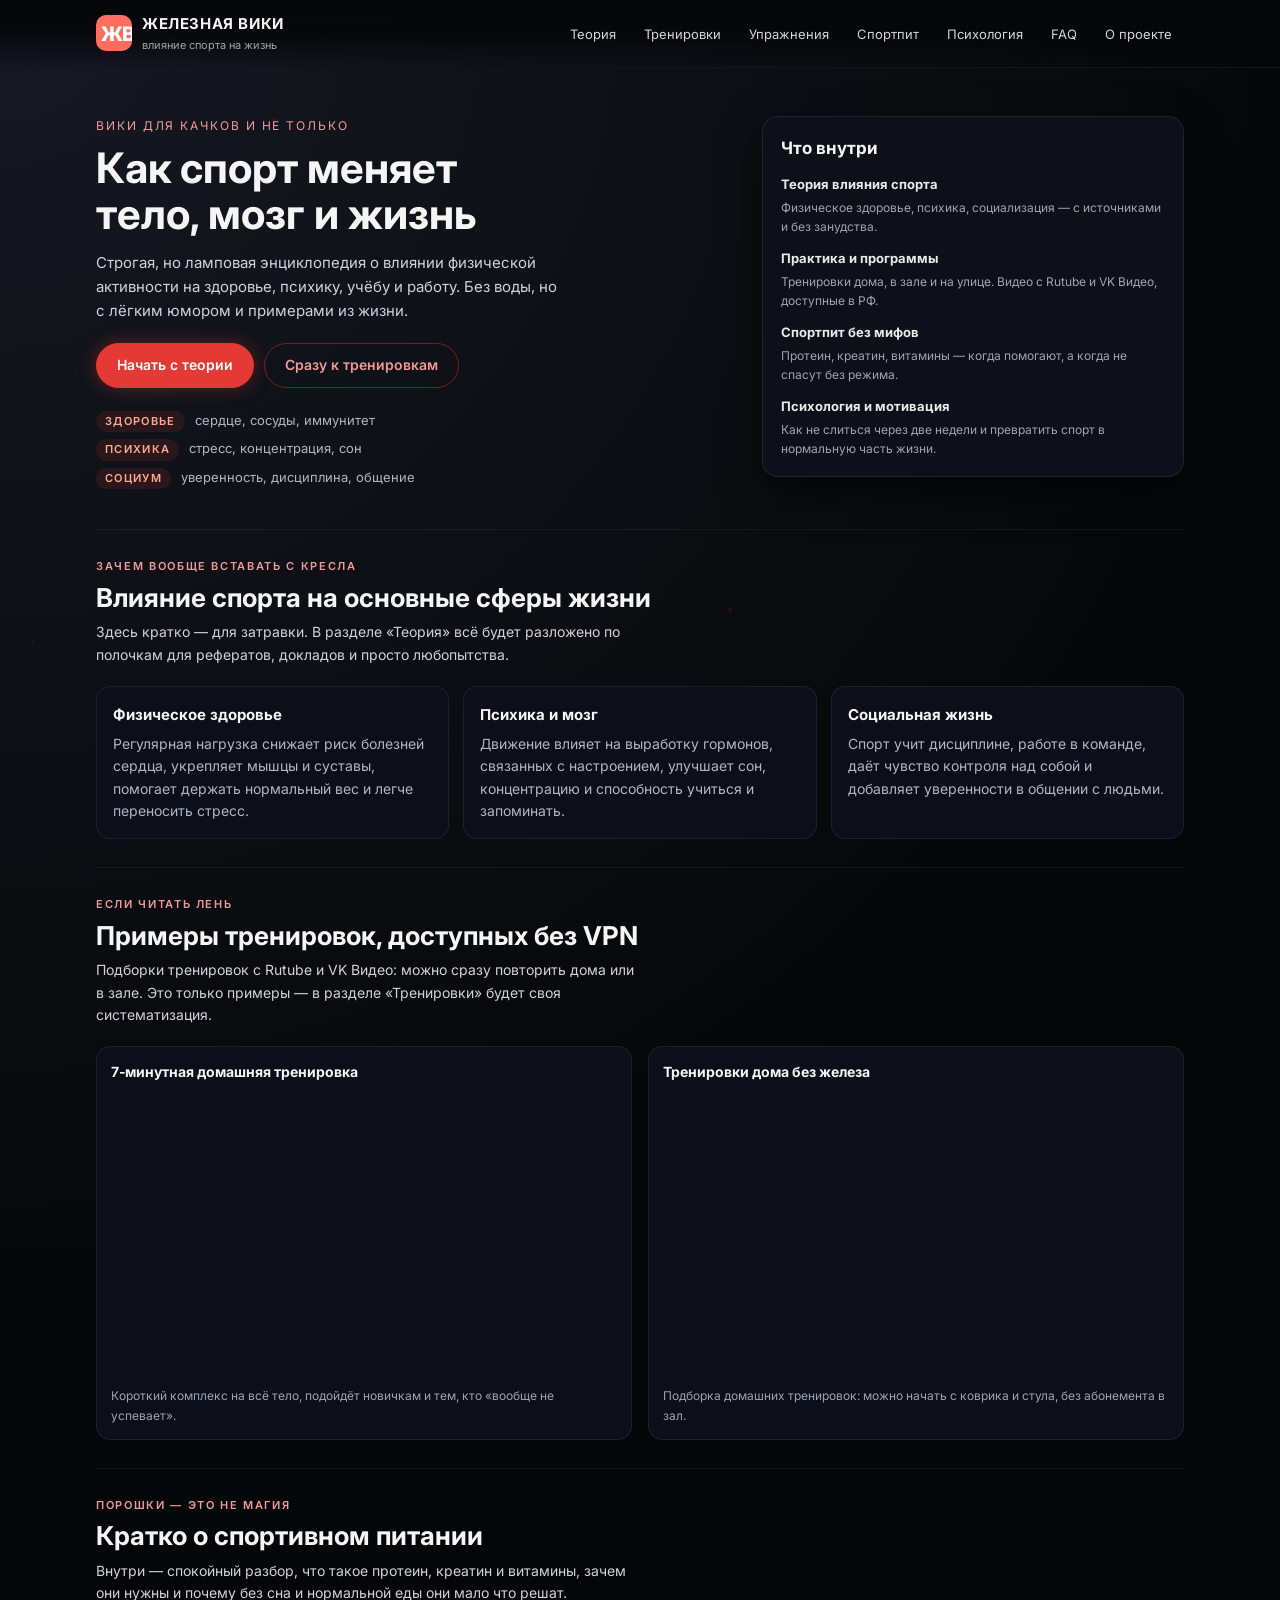
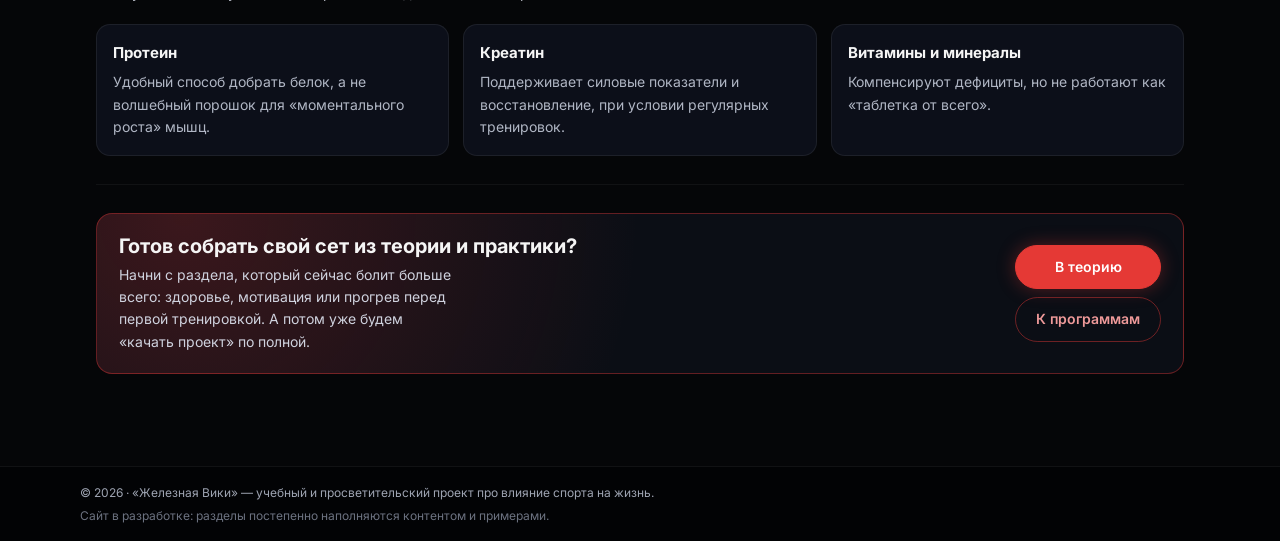
==== index.html @ a308eecd "feat: initial multi-page site scaffold — Железная Вики" ====
<!DOCTYPE html>
<html lang="ru">
<head>
  <meta charset="UTF-8" />
  <title>Железная Вики — влияние спорта на жизнь</title>
  <meta name="viewport" content="width=device-width, initial-scale=1" />
  <link rel="preconnect" href="https://fonts.googleapis.com" />
  <link rel="preconnect" href="https://fonts.gstatic.com" crossorigin />
  <link href="https://fonts.googleapis.com/css2?family=Inter:wght@400;600;700&display=swap" rel="stylesheet" />
  <link rel="stylesheet" href="assets/style.css" />
</head>
<body>
  <canvas id="bg-canvas"></canvas>
  <div class="page-shell">
    <header class="site-header">
      <div class="nav-inner">
        <a href="index.html" class="logo" aria-label="Железная Вики">
          <svg class="logo-svg" viewBox="0 0 36 36" fill="none" aria-hidden="true" width="36" height="36">
            <rect width="36" height="36" rx="10" fill="url(#lg)"/>
            <defs><linearGradient id="lg" x1="0" y1="0" x2="36" y2="36"><stop stop-color="#ff6f61"/><stop offset="1" stop-color="#b71c1c"/></linearGradient></defs>
            <text x="5" y="26" font-family="Inter,sans-serif" font-weight="800" font-size="20" fill="#fff" letter-spacing="-1">ЖВ</text>
          </svg>
          <div class="logo-text">
            <span class="logo-text-main">Железная Вики</span>
            <span class="logo-text-sub">влияние спорта на жизнь</span>
          </div>
        </a>
        <nav class="main-nav" aria-label="Основная навигация">
          <ul>
            <li><a href="theory.html">Теория</a></li>
            <li><a href="workouts.html">Тренировки</a></li>
            <li><a href="exercises.html">Упражнения</a></li>
            <li><a href="nutrition.html">Спортпит</a></li>
            <li><a href="psychology.html">Психология</a></li>
            <li><a href="faq.html">FAQ</a></li>
            <li><a href="about.html">О проекте</a></li>
          </ul>
        </nav>
      </div>
    </header>

    <main class="site-main">
      <section class="hero">
        <div class="hero-grid">
          <div class="hero-copy">
            <p class="hero-kicker">Вики для качков и не только</p>
            <h1>Как спорт меняет тело, мозг и жизнь</h1>
            <p class="hero-lead">Строгая, но ламповая энциклопедия о влиянии физической активности на здоровье, психику, учёбу и работу. Без воды, но с лёгким юмором и примерами из жизни.</p>
            <div class="hero-actions">
              <a class="btn btn-primary" href="theory.html">Начать с теории</a>
              <a class="btn btn-ghost" href="workouts.html">Сразу к тренировкам</a>
            </div>
            <ul class="hero-facts">
              <li><span class="tag">Здоровье</span> сердце, сосуды, иммунитет</li>
              <li><span class="tag">Психика</span> стресс, концентрация, сон</li>
              <li><span class="tag">Социум</span> уверенность, дисциплина, общение</li>
            </ul>
          </div>
          <aside class="hero-panel" aria-label="Быстрый обзор разделов">
            <h2>Что внутри</h2>
            <ul class="hero-list">
              <li><h3>Теория влияния спорта</h3><p>Физическое здоровье, психика, социализация — с источниками и без занудства.</p></li>
              <li><h3>Практика и программы</h3><p>Тренировки дома, в зале и на улице. Видео с Rutube и VK Видео, доступные в РФ.</p></li>
              <li><h3>Спортпит без мифов</h3><p>Протеин, креатин, витамины — когда помогают, а когда не спасут без режима.</p></li>
              <li><h3>Психология и мотивация</h3><p>Как не слиться через две недели и превратить спорт в нормальную часть жизни.</p></li>
            </ul>
          </aside>
        </div>
      </section>

      <section class="section" aria-labelledby="sec-impact">
        <div class="section-header">
          <p class="section-kicker">Зачем вообще вставать с кресла</p>
          <h2 id="sec-impact">Влияние спорта на основные сферы жизни</h2>
          <p class="section-lead">Здесь кратко — для затравки. В разделе «Теория» всё будет разложено по полочкам для рефератов, докладов и просто любопытства.</p>
        </div>
        <div class="cards-grid columns-3">
          <article class="card">
            <h3>Физическое здоровье</h3>
            <p>Регулярная нагрузка снижает риск болезней сердца, укрепляет мышцы и суставы, помогает держать нормальный вес и легче переносить стресс.</p>
          </article>
          <article class="card">
            <h3>Психика и мозг</h3>
            <p>Движение влияет на выработку гормонов, связанных с настроением, улучшает сон, концентрацию и способность учиться и запоминать.</p>
          </article>
          <article class="card">
            <h3>Социальная жизнь</h3>
            <p>Спорт учит дисциплине, работе в команде, даёт чувство контроля над собой и добавляет уверенности в общении с людьми.</p>
          </article>
        </div>
      </section>

      <section class="section" aria-labelledby="sec-video">
        <div class="section-header">
          <p class="section-kicker">Если читать лень</p>
          <h2 id="sec-video">Примеры тренировок, доступных без VPN</h2>
          <p class="section-lead">Подборки тренировок с Rutube и VK Видео: можно сразу повторить дома или в зале. Это только примеры — в разделе «Тренировки» будет своя систематизация.</p>
        </div>
        <div class="video-grid">
          <article class="video-card">
            <h3>7‑минутная домашняя тренировка</h3>
            <div class="video-frame">
              <iframe src="https://rutube.ru/play/embed/f80def20785e1056ff71be51c012d3ee/" title="7 Minute Workout" frameborder="0" allowfullscreen loading="lazy"></iframe>
            </div>
            <p class="video-meta">Короткий комплекс на всё тело, подойдёт новичкам и тем, кто «вообще не успевает».</p>
          </article>
          <article class="video-card">
            <h3>Тренировки дома без железа</h3>
            <div class="video-frame">
              <iframe src="https://vkvideo.ru/playlist/-47428905_1" title="Тренировки дома — VK Видео" frameborder="0" allowfullscreen loading="lazy"></iframe>
            </div>
            <p class="video-meta">Подборка домашних тренировок: можно начать с коврика и стула, без абонемента в зал.</p>
          </article>
        </div>
      </section>

      <section class="section" aria-labelledby="sec-nutro">
        <div class="section-header">
          <p class="section-kicker">Порошки — это не магия</p>
          <h2 id="sec-nutro">Кратко о спортивном питании</h2>
          <p class="section-lead">Внутри — спокойный разбор, что такое протеин, креатин и витамины, зачем они нужны и почему без сна и нормальной еды они мало что решат.</p>
        </div>
        <div class="cards-grid columns-3">
          <article class="card">
            <h3>Протеин</h3>
            <p>Удобный способ добрать белок, а не волшебный порошок для «моментального роста» мышц.</p>
          </article>
          <article class="card">
            <h3>Креатин</h3>
            <p>Поддерживает силовые показатели и восстановление, при условии регулярных тренировок.</p>
          </article>
          <article class="card">
            <h3>Витамины и минералы</h3>
            <p>Компенсируют дефициты, но не работают как «таблетка от всего».</p>
          </article>
        </div>
      </section>

      <section class="section" aria-labelledby="sec-cta">
        <div class="cta-card">
          <div>
            <h2 id="sec-cta">Готов собрать свой сет из теории и практики?</h2>
            <p>Начни с раздела, который сейчас болит больше всего: здоровье, мотивация или прогрев перед первой тренировкой. А потом уже будем «качать проект» по полной.</p>
          </div>
          <div class="cta-actions">
            <a class="btn btn-primary" href="theory.html">В теорию</a>
            <a class="btn btn-ghost" href="workouts.html">К программам</a>
          </div>
        </div>
      </section>
    </main>

    <footer class="site-footer">
      <div class="footer-inner">
        <p>© 2026 · «Железная Вики» — учебный и просветительский проект про влияние спорта на жизнь.</p>
        <p class="footer-note">Сайт в разработке: разделы постепенно наполняются контентом и примерами.</p>
      </div>
    </footer>
  </div>
  <script src="assets/main.js"></script>
</body>
</html>
---- assets/style.css ----
*, *::before, *::after { box-sizing: border-box; margin: 0; padding: 0; }
html { scroll-behavior: smooth; -webkit-font-smoothing: antialiased; }

body {
  min-height: 100vh;
  background: radial-gradient(circle at top left, #161922 0, #050608 55%);
  color: #f5f5f5;
  font-family: "Inter", system-ui, -apple-system, BlinkMacSystemFont, sans-serif;
  font-size: 16px;
  line-height: 1.6;
}

img, iframe, canvas { max-width: 100%; display: block; }
a { color: inherit; text-decoration: none; }
a:hover { color: #ef9a9a; }

.page-shell { position: relative; min-height: 100vh; z-index: 1; }

#bg-canvas {
  position: fixed;
  inset: 0;
  z-index: 0;
  pointer-events: none;
  opacity: 0.22;
}

/* HEADER */
.site-header {
  position: sticky;
  top: 0;
  z-index: 10;
  backdrop-filter: blur(16px);
  background: linear-gradient(to bottom, rgba(5,6,8,0.97), rgba(5,6,8,0.85), transparent);
  border-bottom: 1px solid rgba(255,255,255,0.06);
}

.nav-inner {
  max-width: 1120px;
  margin: 0 auto;
  padding: 12px 16px;
  display: flex;
  align-items: center;
  justify-content: space-between;
  gap: 16px;
  flex-wrap: wrap;
}

.logo { display: flex; align-items: center; gap: 10px; }
.logo-svg { flex-shrink: 0; }
.logo-text { display: flex; flex-direction: column; gap: 1px; }
.logo-text-main { font-size: 15px; font-weight: 700; letter-spacing: 0.04em; text-transform: uppercase; }
.logo-text-sub { font-size: 11px; color: #9ea4b2; }

.main-nav ul { list-style: none; display: flex; gap: 4px; align-items: center; flex-wrap: wrap; }
.main-nav a {
  font-size: 13px;
  padding: 6px 11px;
  border-radius: 999px;
  border: 1px solid transparent;
  color: #d1d5e0;
  transition: background 0.18s, border-color 0.18s, color 0.18s;
}
.main-nav a:hover {
  border-color: rgba(229,57,53,0.4);
  background: rgba(229,57,53,0.08);
  color: #ffc0b8;
}

/* MAIN */
.site-main { max-width: 1120px; margin: 0 auto; padding: 16px 16px 64px; position: relative; z-index: 1; }

/* HERO */
.hero { padding: 32px 0 40px; }
.hero-grid {
  display: grid;
  grid-template-columns: minmax(0, 3fr) minmax(0, 2fr);
  gap: 32px;
  align-items: start;
}

.hero-kicker {
  font-size: 12px;
  text-transform: uppercase;
  letter-spacing: 0.16em;
  color: #ef9a9a;
  margin-bottom: 10px;
}

.hero h1 {
  font-size: clamp(28px, 4.5vw, 42px);
  line-height: 1.1;
  font-weight: 700;
  margin-bottom: 14px;
  text-wrap: balance;
}

.hero-lead {
  color: #cfd2de;
  font-size: 15px;
  max-width: 52ch;
  margin-bottom: 20px;
}

.hero-actions { display: flex; flex-wrap: wrap; gap: 10px; margin-bottom: 22px; }

.btn {
  display: inline-flex;
  align-items: center;
  justify-content: center;
  padding: 10px 20px;
  font-size: 14px;
  font-weight: 600;
  border-radius: 999px;
  border: 1px solid transparent;
  cursor: pointer;
  transition: background 0.18s, border-color 0.18s, transform 0.14s, box-shadow 0.18s;
  text-decoration: none;
}

.btn-primary {
  background: #e53935;
  border-color: #e53935;
  color: #fff;
  box-shadow: 0 0 18px rgba(229,57,53,0.35);
}
.btn-primary:hover {
  background: #c62828;
  border-color: #c62828;
  transform: translateY(-2px);
  box-shadow: 0 4px 24px rgba(229,57,53,0.5);
  color: #fff;
}

.btn-ghost {
  background: transparent;
  border-color: rgba(229,57,53,0.45);
  color: #ef9a9a;
}
.btn-ghost:hover {
  background: rgba(229,57,53,0.1);
  color: #ffc0b8;
}

.hero-facts { list-style: none; display: flex; flex-direction: column; gap: 6px; font-size: 13px; color: #b0b6c4; }

.tag {
  display: inline-flex;
  align-items: center;
  padding: 2px 9px;
  border-radius: 999px;
  background: rgba(229,57,53,0.12);
  color: #ffab91;
  margin-right: 6px;
  font-size: 11px;
  text-transform: uppercase;
  letter-spacing: 0.12em;
  font-weight: 600;
}

.hero-panel {
  background: rgba(14,17,26,0.98);
  border-radius: 16px;
  border: 1px solid rgba(255,255,255,0.08);
  padding: 18px;
  box-shadow: 0 16px 40px rgba(0,0,0,0.55);
}
.hero-panel h2 { font-size: 17px; margin-bottom: 12px; }
.hero-list { list-style: none; display: flex; flex-direction: column; gap: 12px; }
.hero-list h3 { font-size: 13px; font-weight: 700; margin-bottom: 3px; color: #eaeaea; }
.hero-list p { font-size: 12px; color: #9ea4b2; }

/* SECTIONS */
.section { padding: 28px 0; border-top: 1px solid rgba(255,255,255,0.05); }
.section:first-child { border-top: none; }
.section-header { max-width: 680px; margin-bottom: 20px; }
.section-kicker { font-size: 11px; text-transform: uppercase; letter-spacing: 0.15em; color: #ef9a9a; margin-bottom: 6px; font-weight: 600; }
.section h1, .section h2 { font-size: clamp(20px, 2.5vw, 26px); margin-bottom: 8px; line-height: 1.2; }
.section-lead { color: #cfd2de; font-size: 14px; max-width: 60ch; }

/* CARDS */
.cards-grid { display: grid; gap: 14px; }
.cards-grid.columns-3 { grid-template-columns: repeat(auto-fit, minmax(200px, 1fr)); }

.card {
  background: rgba(13,16,26,0.97);
  border-radius: 14px;
  padding: 16px;
  border: 1px solid rgba(255,255,255,0.07);
  font-size: 14px;
  transition: border-color 0.18s, box-shadow 0.18s;
}
.card:hover {
  border-color: rgba(229,57,53,0.3);
  box-shadow: 0 4px 20px rgba(229,57,53,0.1);
}
.card h2, .card h3 { font-size: 15px; margin-bottom: 6px; font-weight: 700; }
.card p { color: #b0b6c4; }

/* VIDEO */
.video-grid { display: grid; grid-template-columns: repeat(auto-fit, minmax(260px, 1fr)); gap: 16px; }
.video-card {
  background: rgba(13,16,26,0.97);
  border-radius: 14px;
  padding: 14px;
  border: 1px solid rgba(255,255,255,0.07);
}
.video-card h3 { font-size: 14px; font-weight: 700; margin-bottom: 10px; }
.video-frame { border-radius: 10px; overflow: hidden; margin-bottom: 8px; }
.video-frame iframe { width: 100%; aspect-ratio: 16/9; }
.video-meta { font-size: 12px; color: #9ea4b2; }

/* CTA */
.cta-card {
  border-radius: 16px;
  border: 1px solid rgba(229,57,53,0.4);
  background: radial-gradient(circle at 8% 0, rgba(229,57,53,0.22), transparent 45%), rgba(12,15,22,0.98);
  padding: 20px 22px;
  display: flex;
  flex-wrap: wrap;
  gap: 20px;
  align-items: center;
  justify-content: space-between;
}
.cta-card h2 { font-size: 20px; margin-bottom: 6px; }
.cta-card p { color: #cfd2de; font-size: 14px; max-width: 38ch; }
.cta-actions { display: flex; flex-direction: column; gap: 8px; }

/* FOOTER */
.site-footer {
  border-top: 1px solid rgba(255,255,255,0.06);
  padding: 16px;
  background: rgba(3,4,6,0.97);
  position: relative;
  z-index: 1;
}
.footer-inner { max-width: 1120px; margin: 0 auto; font-size: 12px; color: #9ea4b2; }
.footer-note { margin-top: 4px; color: #6c7280; }

/* RESPONSIVE */
@media (max-width: 860px) {
  .hero-grid { grid-template-columns: 1fr; }
  .hero-panel { order: -1; }
}
@media (max-width: 600px) {
  .nav-inner { flex-direction: column; align-items: flex-start; }
  .main-nav ul { flex-wrap: wrap; }
  .hero-actions { flex-direction: column; align-items: flex-start; }
  .cta-card { flex-direction: column; align-items: flex-start; }
  .cta-actions { flex-direction: row; }
}
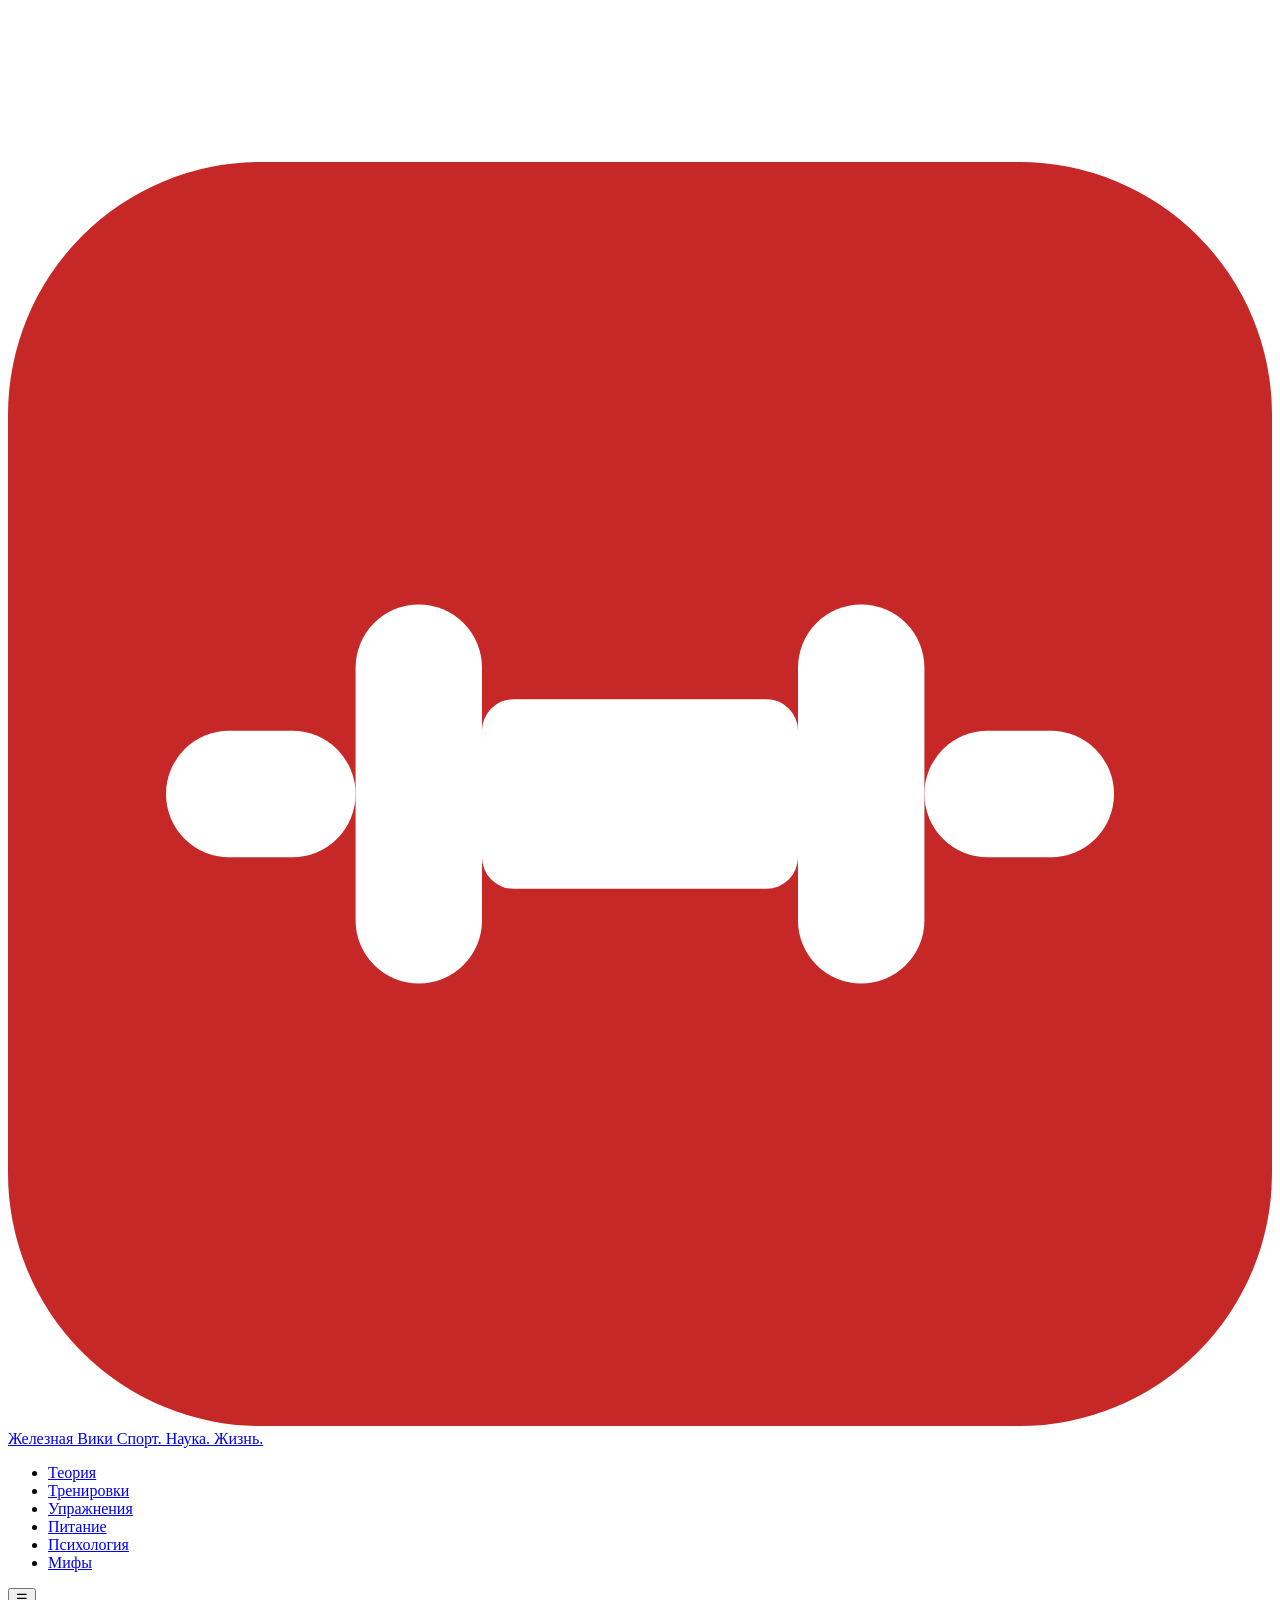
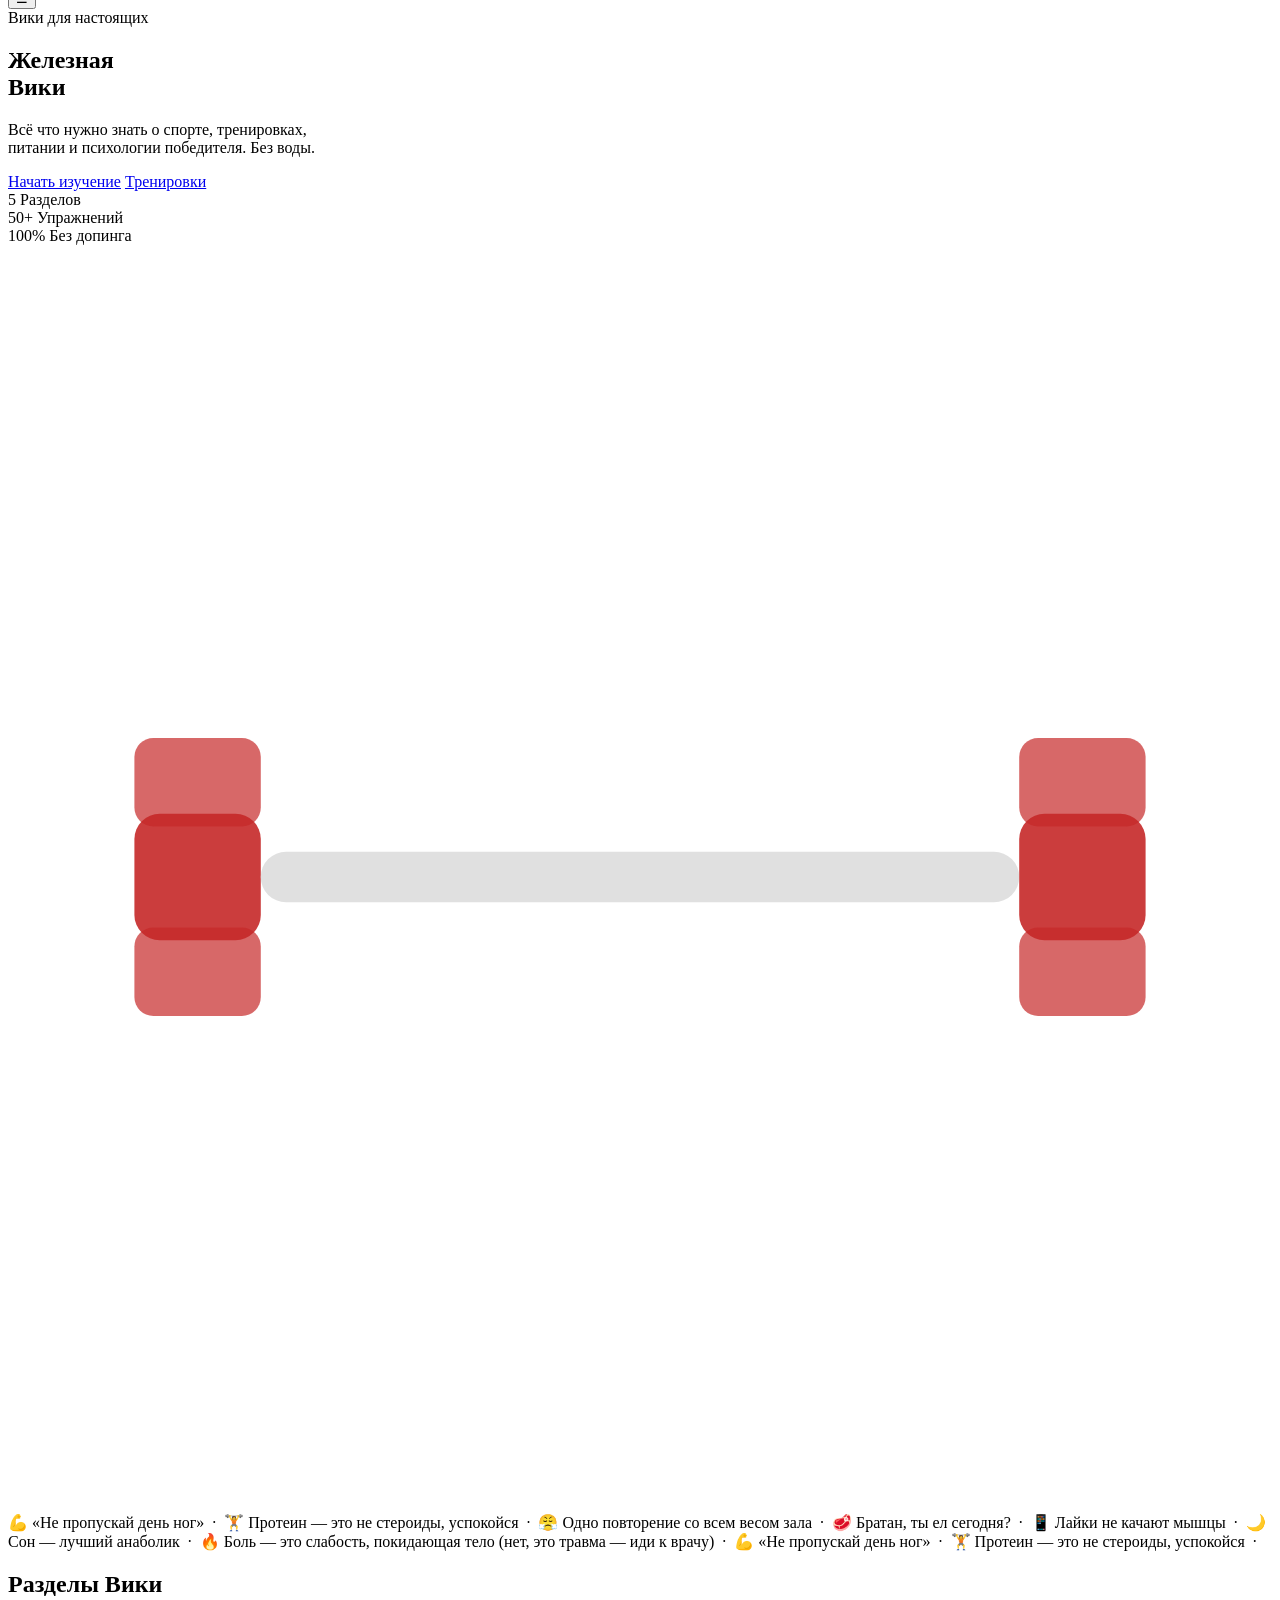
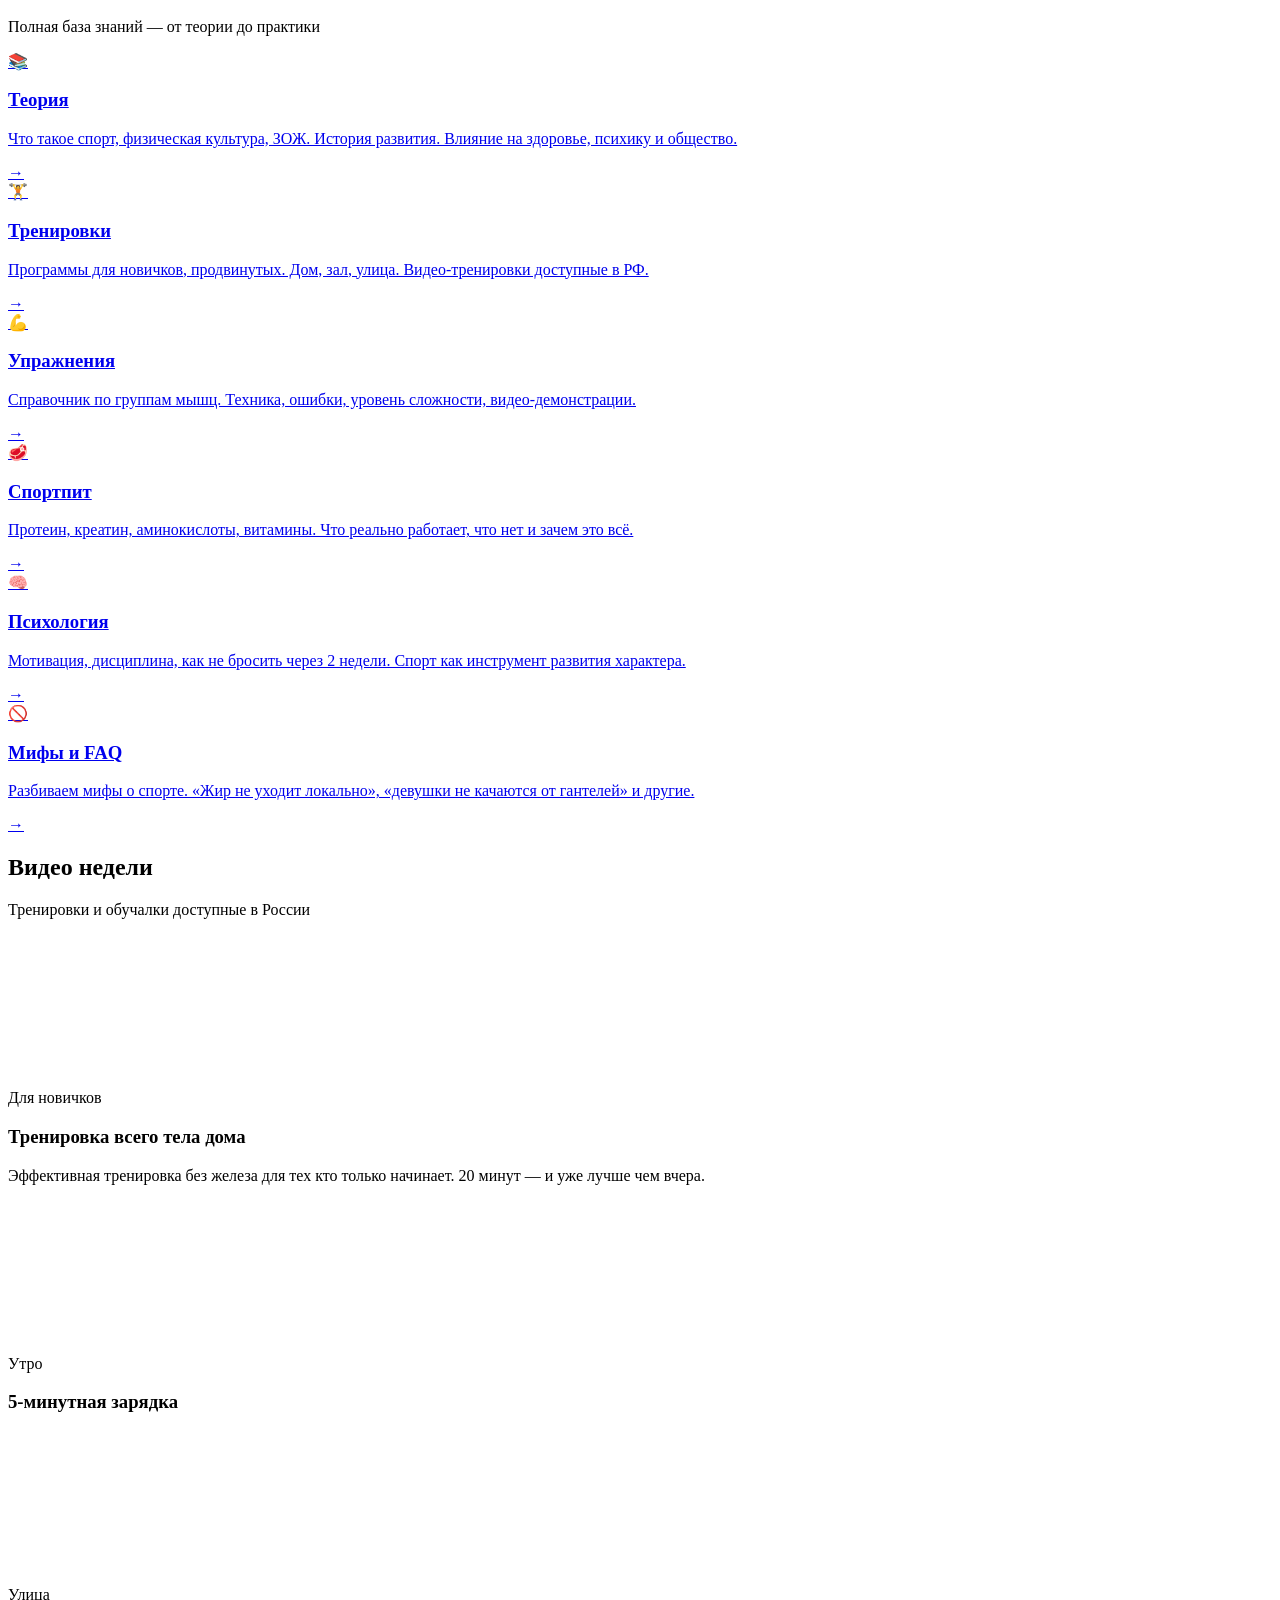
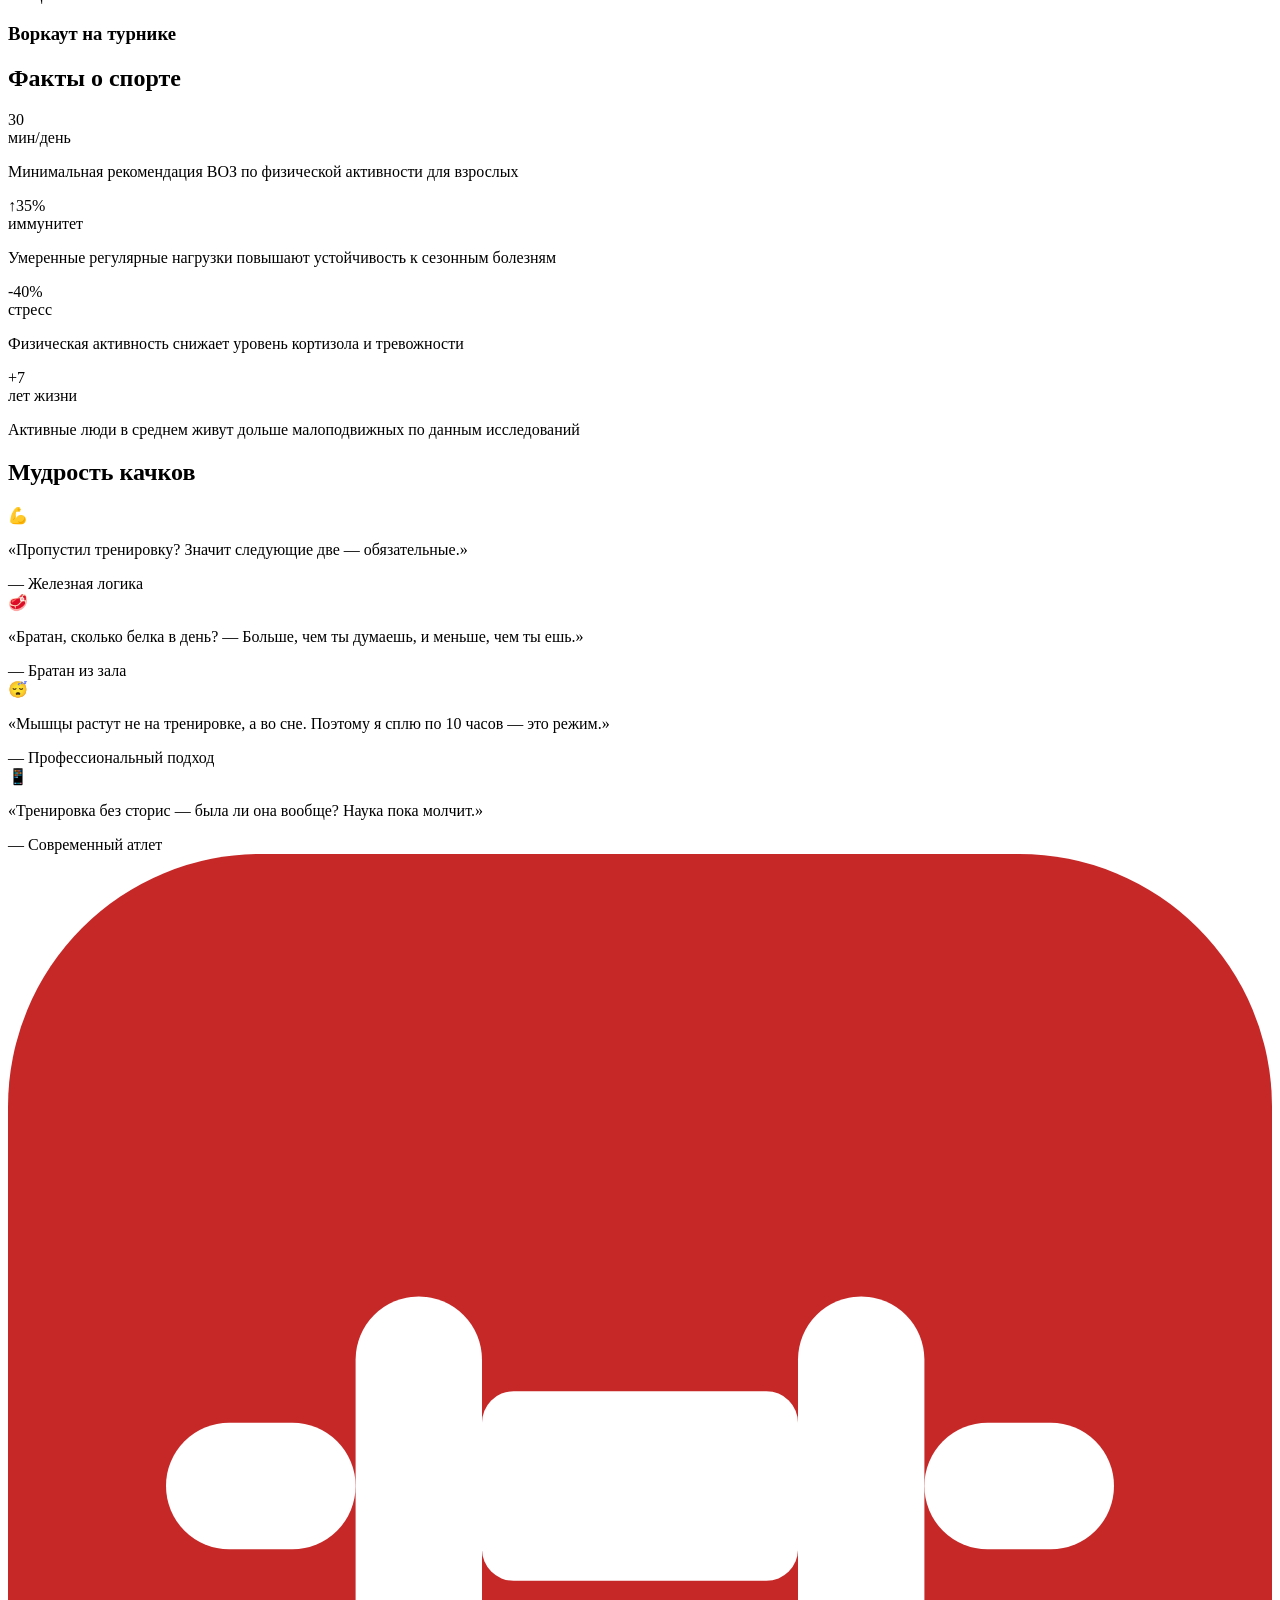
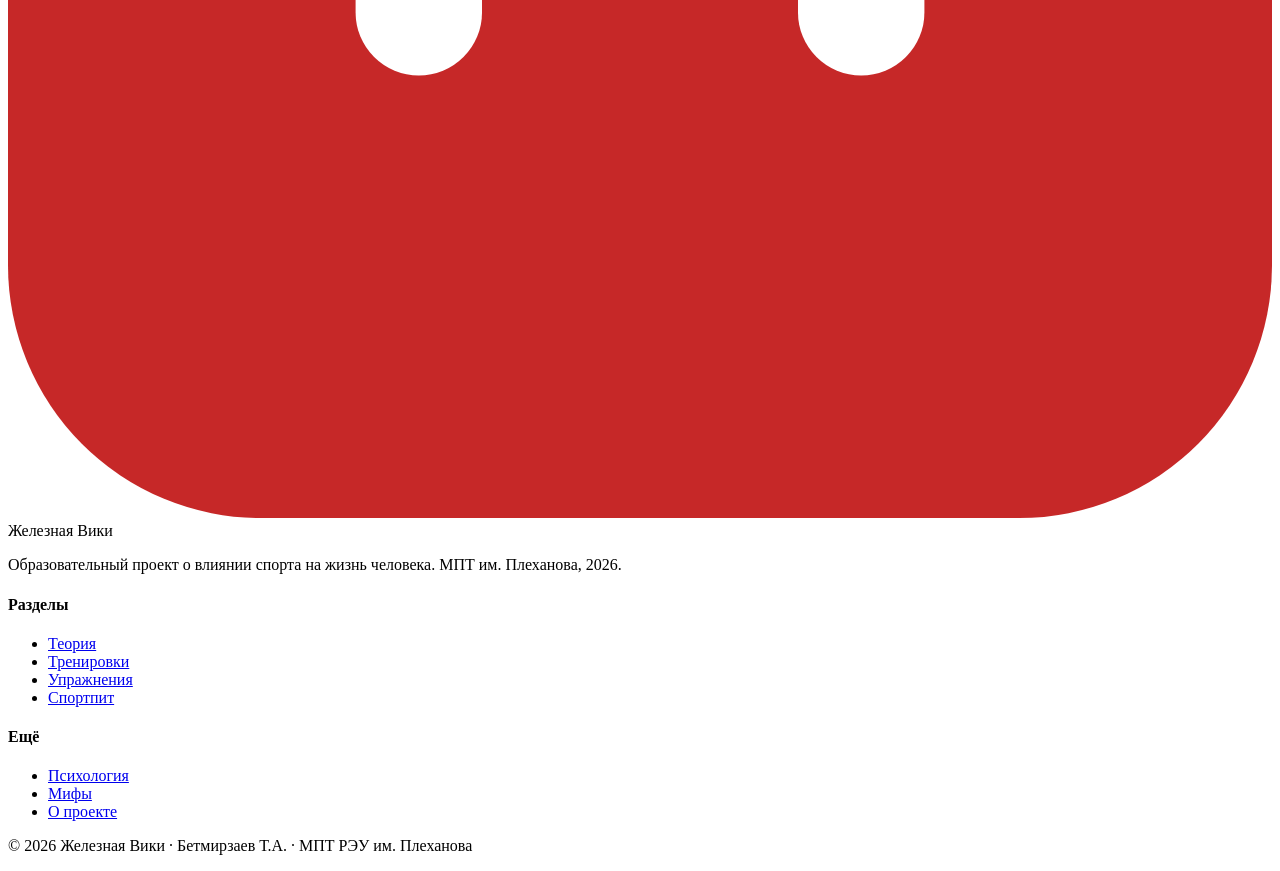
==== commit 7f091636: "feat: add main index.html - Железная Вики homepage" ====
--- a/index.html
+++ b/index.html
@@ -1,162 +1,299 @@
 <!DOCTYPE html>
-<html lang="ru">
+<html lang="ru" data-theme="dark">
 <head>
   <meta charset="UTF-8" />
-  <title>Железная Вики — влияние спорта на жизнь</title>
-  <meta name="viewport" content="width=device-width, initial-scale=1" />
+  <meta name="viewport" content="width=device-width, initial-scale=1.0" />
+  <title>Железная Вики — Влияние спорта на жизнь</title>
   <link rel="preconnect" href="https://fonts.googleapis.com" />
   <link rel="preconnect" href="https://fonts.gstatic.com" crossorigin />
-  <link href="https://fonts.googleapis.com/css2?family=Inter:wght@400;600;700&display=swap" rel="stylesheet" />
-  <link rel="stylesheet" href="assets/style.css" />
+  <link href="https://fonts.googleapis.com/css2?family=Oswald:wght@400;500;600;700&family=Inter:wght@300;400;500;600&display=swap" rel="stylesheet" />
+  <link rel="stylesheet" href="assets/css/style.css" />
 </head>
 <body>
-  <canvas id="bg-canvas"></canvas>
-  <div class="page-shell">
-    <header class="site-header">
-      <div class="nav-inner">
-        <a href="index.html" class="logo" aria-label="Железная Вики">
-          <svg class="logo-svg" viewBox="0 0 36 36" fill="none" aria-hidden="true" width="36" height="36">
-            <rect width="36" height="36" rx="10" fill="url(#lg)"/>
-            <defs><linearGradient id="lg" x1="0" y1="0" x2="36" y2="36"><stop stop-color="#ff6f61"/><stop offset="1" stop-color="#b71c1c"/></linearGradient></defs>
-            <text x="5" y="26" font-family="Inter,sans-serif" font-weight="800" font-size="20" fill="#fff" letter-spacing="-1">ЖВ</text>
+  <canvas id="bgCanvas"></canvas>
+
+  <!-- HEADER -->
+  <header class="site-header">
+    <div class="header-inner">
+      <a href="index.html" class="logo">
+        <svg class="logo-icon" viewBox="0 0 40 40" fill="none" xmlns="http://www.w3.org/2000/svg" aria-label="Железная Вики логотип">
+          <rect width="40" height="40" rx="8" fill="#c62828"/>
+          <rect x="5" y="18" width="6" height="4" rx="2" fill="white"/>
+          <rect x="29" y="18" width="6" height="4" rx="2" fill="white"/>
+          <rect x="11" y="14" width="4" height="12" rx="2" fill="white"/>
+          <rect x="25" y="14" width="4" height="12" rx="2" fill="white"/>
+          <rect x="15" y="17" width="10" height="6" rx="1" fill="white"/>
+        </svg>
+        <div class="logo-text">
+          <span class="logo-main">Железная Вики</span>
+          <span class="logo-sub">Спорт. Наука. Жизнь.</span>
+        </div>
+      </a>
+      <nav class="main-nav">
+        <ul>
+          <li><a href="theory.html">Теория</a></li>
+          <li><a href="workouts.html">Тренировки</a></li>
+          <li><a href="exercises.html">Упражнения</a></li>
+          <li><a href="nutrition.html">Питание</a></li>
+          <li><a href="psychology.html">Психология</a></li>
+          <li><a href="myths.html">Мифы</a></li>
+        </ul>
+      </nav>
+      <button class="burger" id="burger" aria-label="Меню">&#9776;</button>
+    </div>
+  </header>
+
+  <!-- HERO -->
+  <section class="hero">
+    <div class="hero-content">
+      <div class="hero-badge">Вики для настоящих</div>
+      <h1 class="hero-title">Железная<br /><span class="accent">Вики</span></h1>
+      <p class="hero-sub">Всё что нужно знать о спорте, тренировках,<br />питании и психологии победителя. Без воды.</p>
+      <div class="hero-actions">
+        <a href="theory.html" class="btn btn-primary">Начать изучение</a>
+        <a href="workouts.html" class="btn btn-ghost">Тренировки</a>
+      </div>
+      <div class="hero-stats">
+        <div class="stat">
+          <span class="stat-num">5</span>
+          <span class="stat-label">Разделов</span>
+        </div>
+        <div class="stat">
+          <span class="stat-num">50+</span>
+          <span class="stat-label">Упражнений</span>
+        </div>
+        <div class="stat">
+          <span class="stat-num">100%</span>
+          <span class="stat-label">Без допинга</span>
+        </div>
+      </div>
+    </div>
+    <div class="hero-visual">
+      <div class="hero-ring">
+        <div class="hero-ring-inner">
+          <svg viewBox="0 0 200 200" fill="none" xmlns="http://www.w3.org/2000/svg" class="hero-barbell">
+            <rect x="20" y="90" width="20" height="20" rx="4" fill="#c62828" opacity="0.9"/>
+            <rect x="20" y="78" width="20" height="14" rx="3" fill="#c62828" opacity="0.7"/>
+            <rect x="20" y="108" width="20" height="14" rx="3" fill="#c62828" opacity="0.7"/>
+            <rect x="40" y="96" width="120" height="8" rx="4" fill="#e0e0e0"/>
+            <rect x="160" y="90" width="20" height="20" rx="4" fill="#c62828" opacity="0.9"/>
+            <rect x="160" y="78" width="20" height="14" rx="3" fill="#c62828" opacity="0.7"/>
+            <rect x="160" y="108" width="20" height="14" rx="3" fill="#c62828" opacity="0.7"/>
           </svg>
-          <div class="logo-text">
-            <span class="logo-text-main">Железная Вики</span>
-            <span class="logo-text-sub">влияние спорта на жизнь</span>
-          </div>
-        </a>
-        <nav class="main-nav" aria-label="Основная навигация">
+        </div>
+      </div>
+    </div>
+  </section>
+
+  <!-- JOKE TICKER -->
+  <div class="ticker-wrap">
+    <div class="ticker">
+      <span>💪 «Не пропускай день ног» &nbsp;·&nbsp; </span>
+      <span>🏋️ Протеин — это не стероиды, успокойся &nbsp;·&nbsp; </span>
+      <span>😤 Одно повторение со всем весом зала &nbsp;·&nbsp; </span>
+      <span>🥩 Братан, ты ел сегодня? &nbsp;·&nbsp; </span>
+      <span>📱 Лайки не качают мышцы &nbsp;·&nbsp; </span>
+      <span>🌙 Сон — лучший анаболик &nbsp;·&nbsp; </span>
+      <span>🔥 Боль — это слабость, покидающая тело (нет, это травма — иди к врачу) &nbsp;·&nbsp; </span>
+      <span>💪 «Не пропускай день ног» &nbsp;·&nbsp; </span>
+      <span>🏋️ Протеин — это не стероиды, успокойся &nbsp;·&nbsp; </span>
+    </div>
+  </div>
+
+  <!-- SECTIONS GRID -->
+  <section class="sections-overview">
+    <div class="container">
+      <h2 class="section-title">Разделы Вики</h2>
+      <p class="section-sub">Полная база знаний — от теории до практики</p>
+      <div class="cards-grid">
+
+        <a href="theory.html" class="wiki-card">
+          <div class="card-icon">📚</div>
+          <h3>Теория</h3>
+          <p>Что такое спорт, физическая культура, ЗОЖ. История развития. Влияние на здоровье, психику и общество.</p>
+          <span class="card-arrow">→</span>
+        </a>
+
+        <a href="workouts.html" class="wiki-card">
+          <div class="card-icon">🏋️</div>
+          <h3>Тренировки</h3>
+          <p>Программы для новичков, продвинутых. Дом, зал, улица. Видео-тренировки доступные в РФ.</p>
+          <span class="card-arrow">→</span>
+        </a>
+
+        <a href="exercises.html" class="wiki-card">
+          <div class="card-icon">💪</div>
+          <h3>Упражнения</h3>
+          <p>Справочник по группам мышц. Техника, ошибки, уровень сложности, видео-демонстрации.</p>
+          <span class="card-arrow">→</span>
+        </a>
+
+        <a href="nutrition.html" class="wiki-card">
+          <div class="card-icon">🥩</div>
+          <h3>Спортпит</h3>
+          <p>Протеин, креатин, аминокислоты, витамины. Что реально работает, что нет и зачем это всё.</p>
+          <span class="card-arrow">→</span>
+        </a>
+
+        <a href="psychology.html" class="wiki-card">
+          <div class="card-icon">🧠</div>
+          <h3>Психология</h3>
+          <p>Мотивация, дисциплина, как не бросить через 2 недели. Спорт как инструмент развития характера.</p>
+          <span class="card-arrow">→</span>
+        </a>
+
+        <a href="myths.html" class="wiki-card">
+          <div class="card-icon">🚫</div>
+          <h3>Мифы и FAQ</h3>
+          <p>Разбиваем мифы о спорте. «Жир не уходит локально», «девушки не качаются от гантелей» и другие.</p>
+          <span class="card-arrow">→</span>
+        </a>
+
+      </div>
+    </div>
+  </section>
+
+  <!-- FEATURED VIDEO -->
+  <section class="featured-video">
+    <div class="container">
+      <h2 class="section-title">Видео недели</h2>
+      <p class="section-sub">Тренировки и обучалки доступные в России</p>
+      <div class="video-grid">
+        <div class="video-card main-video">
+          <div class="video-wrap">
+            <iframe src="https://vkvideo.ru/video_ext.php?oid=-22822305&id=456241864&hd=2" frameborder="0" allowfullscreen loading="lazy" title="Тренировка всего тела"></iframe>
+          </div>
+          <div class="video-info">
+            <span class="video-tag">Для новичков</span>
+            <h3>Тренировка всего тела дома</h3>
+            <p>Эффективная тренировка без железа для тех кто только начинает. 20 минут — и уже лучше чем вчера.</p>
+          </div>
+        </div>
+        <div class="video-side">
+          <div class="video-card small-video">
+            <div class="video-wrap">
+              <iframe src="https://rutube.ru/play/embed/b3f8a9c7d2e1f4a5b6c8d9e0f1a2b3c4/" frameborder="0" allowfullscreen loading="lazy" title="Утренняя зарядка"></iframe>
+            </div>
+            <div class="video-info">
+              <span class="video-tag">Утро</span>
+              <h3>5-минутная зарядка</h3>
+            </div>
+          </div>
+          <div class="video-card small-video">
+            <div class="video-wrap">
+              <iframe src="https://vkvideo.ru/video_ext.php?oid=-34530941&id=456242000&hd=2" frameborder="0" allowfullscreen loading="lazy" title="Турник воркаут"></iframe>
+            </div>
+            <div class="video-info">
+              <span class="video-tag">Улица</span>
+              <h3>Воркаут на турнике</h3>
+            </div>
+          </div>
+        </div>
+      </div>
+    </div>
+  </section>
+
+  <!-- QUICK FACTS -->
+  <section class="quick-facts">
+    <div class="container">
+      <h2 class="section-title">Факты о спорте</h2>
+      <div class="facts-grid">
+        <div class="fact-card">
+          <div class="fact-num">30</div>
+          <div class="fact-unit">мин/день</div>
+          <p>Минимальная рекомендация ВОЗ по физической активности для взрослых</p>
+        </div>
+        <div class="fact-card">
+          <div class="fact-num">↑35%</div>
+          <div class="fact-unit">иммунитет</div>
+          <p>Умеренные регулярные нагрузки повышают устойчивость к сезонным болезням</p>
+        </div>
+        <div class="fact-card">
+          <div class="fact-num">-40%</div>
+          <div class="fact-unit">стресс</div>
+          <p>Физическая активность снижает уровень кортизола и тревожности</p>
+        </div>
+        <div class="fact-card">
+          <div class="fact-num">+7</div>
+          <div class="fact-unit">лет жизни</div>
+          <p>Активные люди в среднем живут дольше малоподвижных по данным исследований</p>
+        </div>
+      </div>
+    </div>
+  </section>
+
+  <!-- JOKE SECTION -->
+  <section class="joke-section">
+    <div class="container">
+      <h2 class="section-title">Мудрость качков</h2>
+      <div class="jokes-grid">
+        <div class="joke-card">
+          <div class="joke-emoji">💪</div>
+          <p>«Пропустил тренировку? Значит следующие две — обязательные.»</p>
+          <span class="joke-author">— Железная логика</span>
+        </div>
+        <div class="joke-card">
+          <div class="joke-emoji">🥩</div>
+          <p>«Братан, сколько белка в день? — Больше, чем ты думаешь, и меньше, чем ты ешь.»</p>
+          <span class="joke-author">— Братан из зала</span>
+        </div>
+        <div class="joke-card">
+          <div class="joke-emoji">😴</div>
+          <p>«Мышцы растут не на тренировке, а во сне. Поэтому я сплю по 10 часов — это режим.»</p>
+          <span class="joke-author">— Профессиональный подход</span>
+        </div>
+        <div class="joke-card">
+          <div class="joke-emoji">📱</div>
+          <p>«Тренировка без сторис — была ли она вообще? Наука пока молчит.»</p>
+          <span class="joke-author">— Современный атлет</span>
+        </div>
+      </div>
+    </div>
+  </section>
+
+  <!-- FOOTER -->
+  <footer class="site-footer">
+    <div class="container">
+      <div class="footer-grid">
+        <div class="footer-brand">
+          <div class="logo">
+            <svg class="logo-icon" viewBox="0 0 40 40" fill="none" xmlns="http://www.w3.org/2000/svg">
+              <rect width="40" height="40" rx="8" fill="#c62828"/>
+              <rect x="5" y="18" width="6" height="4" rx="2" fill="white"/>
+              <rect x="29" y="18" width="6" height="4" rx="2" fill="white"/>
+              <rect x="11" y="14" width="4" height="12" rx="2" fill="white"/>
+              <rect x="25" y="14" width="4" height="12" rx="2" fill="white"/>
+              <rect x="15" y="17" width="10" height="6" rx="1" fill="white"/>
+            </svg>
+            <span class="logo-main">Железная Вики</span>
+          </div>
+          <p>Образовательный проект о влиянии спорта на жизнь человека. МПТ им. Плеханова, 2026.</p>
+        </div>
+        <div class="footer-links">
+          <h4>Разделы</h4>
           <ul>
             <li><a href="theory.html">Теория</a></li>
             <li><a href="workouts.html">Тренировки</a></li>
             <li><a href="exercises.html">Упражнения</a></li>
             <li><a href="nutrition.html">Спортпит</a></li>
+          </ul>
+        </div>
+        <div class="footer-links">
+          <h4>Ещё</h4>
+          <ul>
             <li><a href="psychology.html">Психология</a></li>
-            <li><a href="faq.html">FAQ</a></li>
+            <li><a href="myths.html">Мифы</a></li>
             <li><a href="about.html">О проекте</a></li>
           </ul>
-        </nav>
-      </div>
-    </header>
-
-    <main class="site-main">
-      <section class="hero">
-        <div class="hero-grid">
-          <div class="hero-copy">
-            <p class="hero-kicker">Вики для качков и не только</p>
-            <h1>Как спорт меняет тело, мозг и жизнь</h1>
-            <p class="hero-lead">Строгая, но ламповая энциклопедия о влиянии физической активности на здоровье, психику, учёбу и работу. Без воды, но с лёгким юмором и примерами из жизни.</p>
-            <div class="hero-actions">
-              <a class="btn btn-primary" href="theory.html">Начать с теории</a>
-              <a class="btn btn-ghost" href="workouts.html">Сразу к тренировкам</a>
-            </div>
-            <ul class="hero-facts">
-              <li><span class="tag">Здоровье</span> сердце, сосуды, иммунитет</li>
-              <li><span class="tag">Психика</span> стресс, концентрация, сон</li>
-              <li><span class="tag">Социум</span> уверенность, дисциплина, общение</li>
-            </ul>
-          </div>
-          <aside class="hero-panel" aria-label="Быстрый обзор разделов">
-            <h2>Что внутри</h2>
-            <ul class="hero-list">
-              <li><h3>Теория влияния спорта</h3><p>Физическое здоровье, психика, социализация — с источниками и без занудства.</p></li>
-              <li><h3>Практика и программы</h3><p>Тренировки дома, в зале и на улице. Видео с Rutube и VK Видео, доступные в РФ.</p></li>
-              <li><h3>Спортпит без мифов</h3><p>Протеин, креатин, витамины — когда помогают, а когда не спасут без режима.</p></li>
-              <li><h3>Психология и мотивация</h3><p>Как не слиться через две недели и превратить спорт в нормальную часть жизни.</p></li>
-            </ul>
-          </aside>
-        </div>
-      </section>
-
-      <section class="section" aria-labelledby="sec-impact">
-        <div class="section-header">
-          <p class="section-kicker">Зачем вообще вставать с кресла</p>
-          <h2 id="sec-impact">Влияние спорта на основные сферы жизни</h2>
-          <p class="section-lead">Здесь кратко — для затравки. В разделе «Теория» всё будет разложено по полочкам для рефератов, докладов и просто любопытства.</p>
-        </div>
-        <div class="cards-grid columns-3">
-          <article class="card">
-            <h3>Физическое здоровье</h3>
-            <p>Регулярная нагрузка снижает риск болезней сердца, укрепляет мышцы и суставы, помогает держать нормальный вес и легче переносить стресс.</p>
-          </article>
-          <article class="card">
-            <h3>Психика и мозг</h3>
-            <p>Движение влияет на выработку гормонов, связанных с настроением, улучшает сон, концентрацию и способность учиться и запоминать.</p>
-          </article>
-          <article class="card">
-            <h3>Социальная жизнь</h3>
-            <p>Спорт учит дисциплине, работе в команде, даёт чувство контроля над собой и добавляет уверенности в общении с людьми.</p>
-          </article>
-        </div>
-      </section>
-
-      <section class="section" aria-labelledby="sec-video">
-        <div class="section-header">
-          <p class="section-kicker">Если читать лень</p>
-          <h2 id="sec-video">Примеры тренировок, доступных без VPN</h2>
-          <p class="section-lead">Подборки тренировок с Rutube и VK Видео: можно сразу повторить дома или в зале. Это только примеры — в разделе «Тренировки» будет своя систематизация.</p>
-        </div>
-        <div class="video-grid">
-          <article class="video-card">
-            <h3>7‑минутная домашняя тренировка</h3>
-            <div class="video-frame">
-              <iframe src="https://rutube.ru/play/embed/f80def20785e1056ff71be51c012d3ee/" title="7 Minute Workout" frameborder="0" allowfullscreen loading="lazy"></iframe>
-            </div>
-            <p class="video-meta">Короткий комплекс на всё тело, подойдёт новичкам и тем, кто «вообще не успевает».</p>
-          </article>
-          <article class="video-card">
-            <h3>Тренировки дома без железа</h3>
-            <div class="video-frame">
-              <iframe src="https://vkvideo.ru/playlist/-47428905_1" title="Тренировки дома — VK Видео" frameborder="0" allowfullscreen loading="lazy"></iframe>
-            </div>
-            <p class="video-meta">Подборка домашних тренировок: можно начать с коврика и стула, без абонемента в зал.</p>
-          </article>
-        </div>
-      </section>
-
-      <section class="section" aria-labelledby="sec-nutro">
-        <div class="section-header">
-          <p class="section-kicker">Порошки — это не магия</p>
-          <h2 id="sec-nutro">Кратко о спортивном питании</h2>
-          <p class="section-lead">Внутри — спокойный разбор, что такое протеин, креатин и витамины, зачем они нужны и почему без сна и нормальной еды они мало что решат.</p>
-        </div>
-        <div class="cards-grid columns-3">
-          <article class="card">
-            <h3>Протеин</h3>
-            <p>Удобный способ добрать белок, а не волшебный порошок для «моментального роста» мышц.</p>
-          </article>
-          <article class="card">
-            <h3>Креатин</h3>
-            <p>Поддерживает силовые показатели и восстановление, при условии регулярных тренировок.</p>
-          </article>
-          <article class="card">
-            <h3>Витамины и минералы</h3>
-            <p>Компенсируют дефициты, но не работают как «таблетка от всего».</p>
-          </article>
-        </div>
-      </section>
-
-      <section class="section" aria-labelledby="sec-cta">
-        <div class="cta-card">
-          <div>
-            <h2 id="sec-cta">Готов собрать свой сет из теории и практики?</h2>
-            <p>Начни с раздела, который сейчас болит больше всего: здоровье, мотивация или прогрев перед первой тренировкой. А потом уже будем «качать проект» по полной.</p>
-          </div>
-          <div class="cta-actions">
-            <a class="btn btn-primary" href="theory.html">В теорию</a>
-            <a class="btn btn-ghost" href="workouts.html">К программам</a>
-          </div>
-        </div>
-      </section>
-    </main>
-
-    <footer class="site-footer">
-      <div class="footer-inner">
-        <p>© 2026 · «Железная Вики» — учебный и просветительский проект про влияние спорта на жизнь.</p>
-        <p class="footer-note">Сайт в разработке: разделы постепенно наполняются контентом и примерами.</p>
-      </div>
-    </footer>
-  </div>
-  <script src="assets/main.js"></script>
+        </div>
+      </div>
+      <div class="footer-bottom">
+        <p>© 2026 Железная Вики · Бетмирзаев Т.А. · МПТ РЭУ им. Плеханова</p>
+      </div>
+    </div>
+  </footer>
+
+  <script src="assets/js/canvas.js"></script>
+  <script src="assets/js/main.js"></script>
 </body>
 </html>
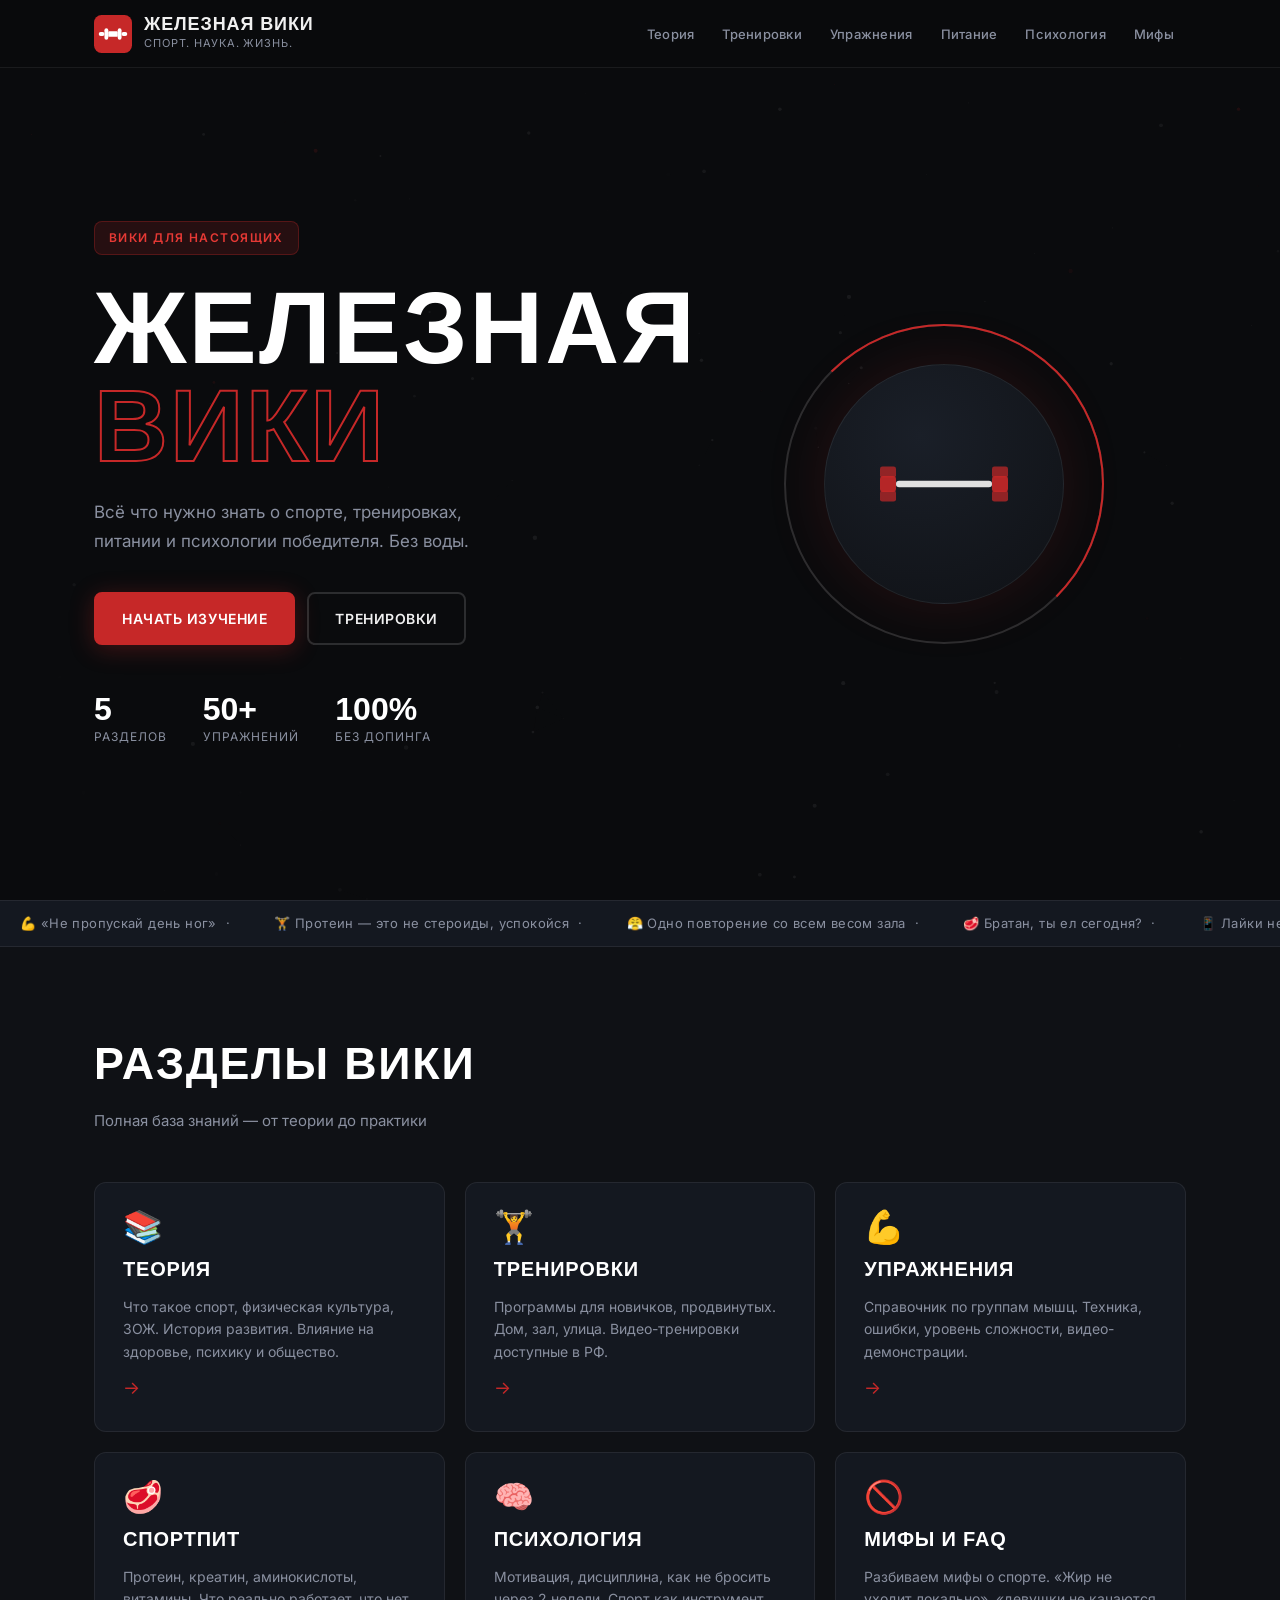
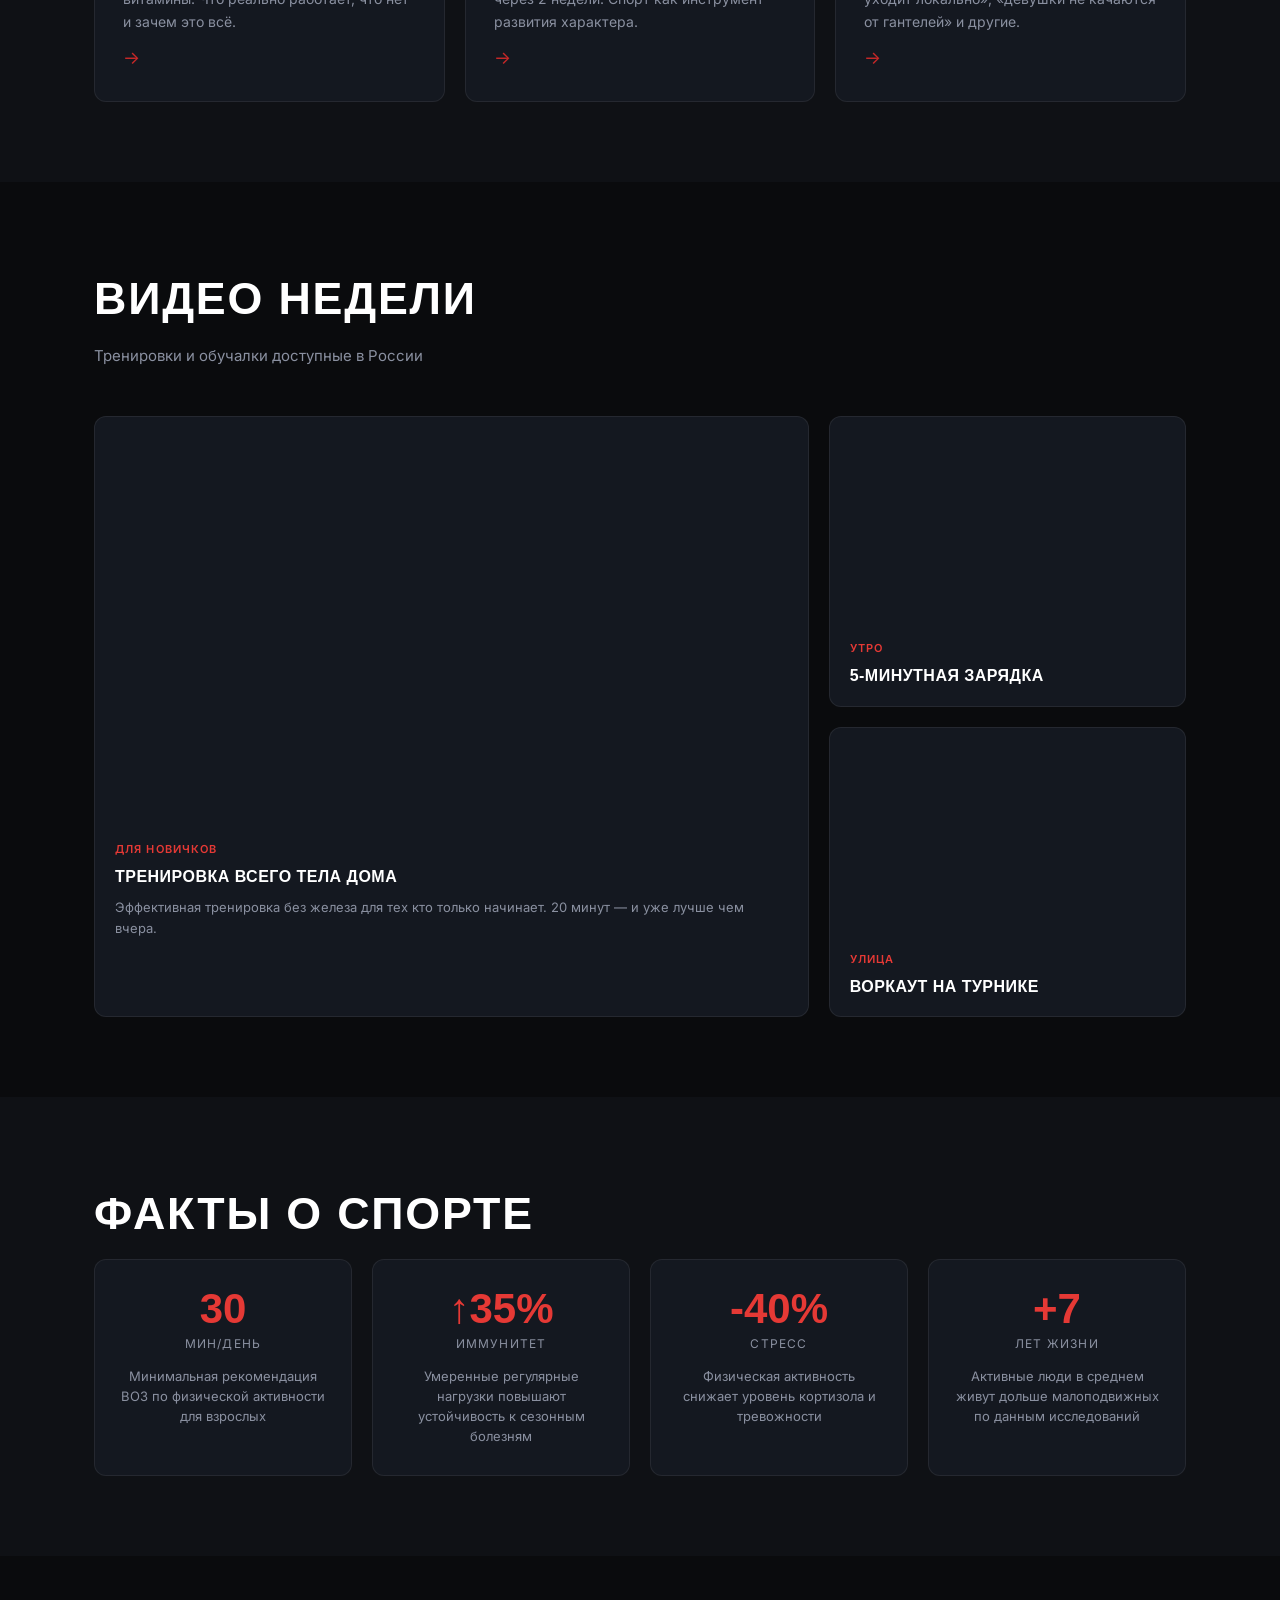
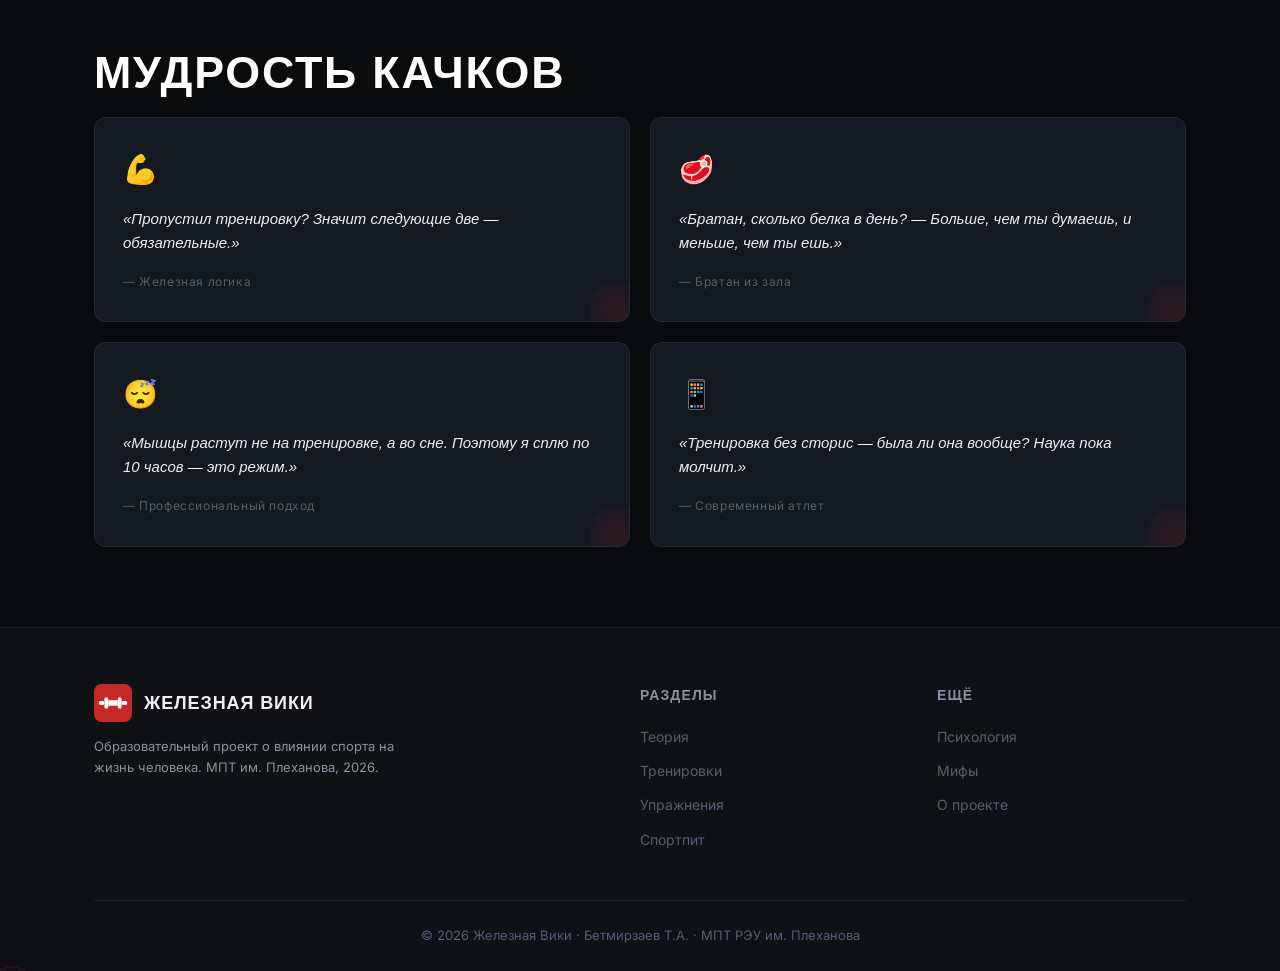
==== commit 3d9e3c1c: "Connect cursor.js to index.html" ====
--- a/index.html
+++ b/index.html
@@ -295,5 +295,6 @@
 
   <script src="assets/js/canvas.js"></script>
   <script src="assets/js/main.js"></script>
+  <script src="assets/js/cursor.js"></script>
 </body>
 </html>
--- a/assets/css/style.css
+++ b/assets/css/style.css
@@ -0,0 +1,1213 @@
+/* ===== ЖЕЛЕЗНАЯ ВИКИ — GLOBAL STYLES ===== */
+
+:root {
+  --bg: #0a0b0d;
+  --bg-alt: #0f1115;
+  --surface: #141820;
+  --surface-2: #1a1f28;
+  --surface-soft: #1f2535;
+  --border: rgba(255,255,255,0.07);
+  --border-strong: rgba(255,255,255,0.14);
+  --accent: #c62828;
+  --accent-hover: #e53935;
+  --accent-soft: rgba(198,40,40,0.15);
+  --accent-glow: rgba(198,40,40,0.3);
+  --text: #f0f0f0;
+  --text-muted: #8a90a0;
+  --text-soft: #555e72;
+  --white: #ffffff;
+  --radius: 12px;
+  --radius-sm: 8px;
+  --radius-lg: 18px;
+  --max: 1140px;
+  --header-h: 68px;
+  --font-display: 'Oswald', sans-serif;
+  --font-body: 'Inter', sans-serif;
+}
+
+*, *::before, *::after { box-sizing: border-box; margin: 0; padding: 0; }
+
+html {
+  scroll-behavior: smooth;
+  -webkit-font-smoothing: antialiased;
+  scroll-padding-top: var(--header-h);
+}
+
+body {
+  min-height: 100vh;
+  background-color: var(--bg);
+  color: var(--text);
+  font-family: var(--font-body);
+  font-size: 16px;
+  line-height: 1.65;
+  overflow-x: hidden;
+}
+
+img, iframe, video { display: block; max-width: 100%; }
+ul { list-style: none; }
+a { color: inherit; text-decoration: none; }
+button { cursor: pointer; background: none; border: none; font: inherit; color: inherit; }
+
+::selection { background: var(--accent-soft); color: var(--white); }
+
+:focus-visible {
+  outline: 2px solid var(--accent);
+  outline-offset: 3px;
+  border-radius: 4px;
+}
+
+/* ===== CANVAS BG ===== */
+#bgCanvas {
+  position: fixed;
+  inset: 0;
+  z-index: 0;
+  pointer-events: none;
+  opacity: 0.18;
+}
+
+/* ===== CONTAINER ===== */
+.container {
+  max-width: var(--max);
+  margin: 0 auto;
+  padding: 0 24px;
+  position: relative;
+  z-index: 1;
+}
+
+/* ===== HEADER ===== */
+.site-header {
+  position: sticky;
+  top: 0;
+  z-index: 100;
+  height: var(--header-h);
+  background: rgba(10,11,13,0.85);
+  backdrop-filter: blur(20px);
+  -webkit-backdrop-filter: blur(20px);
+  border-bottom: 1px solid var(--border);
+}
+
+.header-inner {
+  max-width: var(--max);
+  margin: 0 auto;
+  padding: 0 24px;
+  height: 100%;
+  display: flex;
+  align-items: center;
+  justify-content: space-between;
+  gap: 20px;
+}
+
+.logo {
+  display: flex;
+  align-items: center;
+  gap: 12px;
+  flex-shrink: 0;
+}
+
+.logo-icon { width: 38px; height: 38px; }
+
+.logo-text {
+  display: flex;
+  flex-direction: column;
+  gap: 1px;
+}
+
+.logo-main {
+  font-family: var(--font-display);
+  font-size: 18px;
+  font-weight: 700;
+  letter-spacing: 0.05em;
+  text-transform: uppercase;
+  line-height: 1;
+}
+
+.logo-sub {
+  font-size: 11px;
+  color: var(--text-muted);
+  letter-spacing: 0.08em;
+  text-transform: uppercase;
+}
+
+.main-nav ul {
+  display: flex;
+  gap: 4px;
+  align-items: center;
+}
+
+.main-nav a {
+  font-size: 13px;
+  font-weight: 500;
+  color: var(--text-muted);
+  padding: 6px 12px;
+  border-radius: var(--radius-sm);
+  transition: color 0.2s, background 0.2s;
+  letter-spacing: 0.02em;
+}
+
+.main-nav a:hover {
+  color: var(--text);
+  background: var(--surface);
+}
+
+.main-nav a.active {
+  color: var(--accent-hover);
+  background: var(--accent-soft);
+}
+
+.burger {
+  display: none;
+  font-size: 22px;
+  color: var(--text);
+  padding: 8px;
+}
+
+/* ===== HERO ===== */
+.hero {
+  min-height: calc(100vh - var(--header-h));
+  display: flex;
+  align-items: center;
+  padding: 80px 24px;
+  max-width: var(--max);
+  margin: 0 auto;
+  gap: 60px;
+  position: relative;
+  z-index: 1;
+}
+
+.hero-content {
+  flex: 1;
+  max-width: 600px;
+}
+
+.hero-badge {
+  display: inline-block;
+  font-size: 12px;
+  font-weight: 600;
+  letter-spacing: 0.12em;
+  text-transform: uppercase;
+  color: var(--accent-hover);
+  background: var(--accent-soft);
+  border: 1px solid rgba(198,40,40,0.3);
+  padding: 6px 14px;
+  border-radius: var(--radius-sm);
+  margin-bottom: 24px;
+}
+
+.hero-title {
+  font-family: var(--font-display);
+  font-size: clamp(3rem, 8vw, 7rem);
+  font-weight: 700;
+  line-height: 0.95;
+  letter-spacing: 0.02em;
+  text-transform: uppercase;
+  margin-bottom: 24px;
+  color: var(--white);
+}
+
+.hero-title .accent {
+  color: var(--accent);
+  display: block;
+  -webkit-text-stroke: 2px var(--accent);
+  color: transparent;
+  text-shadow: none;
+  position: relative;
+}
+
+.hero-title .accent::before {
+  content: attr(data-text);
+  position: absolute;
+  left: 0;
+  top: 0;
+  color: var(--accent);
+  -webkit-text-stroke: 0;
+}
+
+.hero-sub {
+  font-size: 17px;
+  color: var(--text-muted);
+  margin-bottom: 36px;
+  max-width: 480px;
+  line-height: 1.7;
+}
+
+.hero-actions {
+  display: flex;
+  gap: 12px;
+  flex-wrap: wrap;
+  margin-bottom: 48px;
+}
+
+.btn {
+  display: inline-flex;
+  align-items: center;
+  gap: 8px;
+  padding: 13px 26px;
+  border-radius: var(--radius-sm);
+  font-size: 14px;
+  font-weight: 600;
+  letter-spacing: 0.04em;
+  text-transform: uppercase;
+  transition: all 0.2s;
+  white-space: nowrap;
+}
+
+.btn-primary {
+  background: var(--accent);
+  color: var(--white);
+  border: 2px solid var(--accent);
+  box-shadow: 0 4px 24px var(--accent-glow);
+}
+
+.btn-primary:hover {
+  background: var(--accent-hover);
+  border-color: var(--accent-hover);
+  box-shadow: 0 6px 32px rgba(229,57,53,0.5);
+  transform: translateY(-1px);
+}
+
+.btn-ghost {
+  background: transparent;
+  color: var(--text);
+  border: 2px solid var(--border-strong);
+}
+
+.btn-ghost:hover {
+  border-color: var(--accent);
+  color: var(--accent);
+}
+
+.hero-stats {
+  display: flex;
+  gap: 36px;
+}
+
+.stat {
+  display: flex;
+  flex-direction: column;
+  gap: 2px;
+}
+
+.stat-num {
+  font-family: var(--font-display);
+  font-size: 32px;
+  font-weight: 700;
+  color: var(--white);
+  line-height: 1;
+}
+
+.stat-label {
+  font-size: 12px;
+  color: var(--text-muted);
+  text-transform: uppercase;
+  letter-spacing: 0.08em;
+}
+
+/* Hero visual */
+.hero-visual {
+  flex: 0 0 380px;
+  display: flex;
+  align-items: center;
+  justify-content: center;
+}
+
+.hero-ring {
+  width: 320px;
+  height: 320px;
+  border-radius: 50%;
+  border: 2px solid var(--border-strong);
+  display: flex;
+  align-items: center;
+  justify-content: center;
+  position: relative;
+  animation: spin-slow 20s linear infinite;
+}
+
+.hero-ring::before {
+  content: '';
+  position: absolute;
+  inset: -2px;
+  border-radius: 50%;
+  border: 2px solid transparent;
+  border-top-color: var(--accent);
+  border-right-color: var(--accent);
+  animation: spin-slow 4s linear infinite;
+}
+
+.hero-ring-inner {
+  width: 240px;
+  height: 240px;
+  border-radius: 50%;
+  background: radial-gradient(circle at 40% 30%, var(--surface-2), var(--bg-alt));
+  border: 1px solid var(--border);
+  display: flex;
+  align-items: center;
+  justify-content: center;
+  box-shadow: 0 0 60px rgba(198,40,40,0.15);
+}
+
+.hero-barbell {
+  width: 160px;
+  animation: float 3s ease-in-out infinite;
+}
+
+@keyframes spin-slow {
+  to { transform: rotate(360deg); }
+}
+
+@keyframes float {
+  0%, 100% { transform: translateY(0); }
+  50% { transform: translateY(-8px); }
+}
+
+/* ===== TICKER ===== */
+.ticker-wrap {
+  overflow: hidden;
+  background: var(--surface);
+  border-top: 1px solid var(--border);
+  border-bottom: 1px solid var(--border);
+  padding: 12px 0;
+  position: relative;
+  z-index: 1;
+}
+
+.ticker {
+  display: flex;
+  white-space: nowrap;
+  animation: ticker-scroll 30s linear infinite;
+  font-size: 13px;
+  color: var(--text-muted);
+  letter-spacing: 0.03em;
+}
+
+.ticker span { padding: 0 20px; flex-shrink: 0; }
+
+@keyframes ticker-scroll {
+  from { transform: translateX(0); }
+  to { transform: translateX(-50%); }
+}
+
+/* ===== SECTION COMMON ===== */
+.sections-overview,
+.featured-video,
+.quick-facts,
+.joke-section {
+  padding: 80px 0;
+  position: relative;
+  z-index: 1;
+}
+
+.sections-overview { background: var(--bg-alt); }
+.featured-video { background: var(--bg); }
+.quick-facts { background: var(--bg-alt); }
+.joke-section { background: var(--bg); }
+
+.section-title {
+  font-family: var(--font-display);
+  font-size: clamp(1.8rem, 4vw, 2.8rem);
+  font-weight: 700;
+  text-transform: uppercase;
+  letter-spacing: 0.04em;
+  margin-bottom: 8px;
+  color: var(--white);
+}
+
+.section-sub {
+  font-size: 15px;
+  color: var(--text-muted);
+  margin-bottom: 48px;
+  max-width: 500px;
+}
+
+/* ===== CARDS GRID ===== */
+.cards-grid {
+  display: grid;
+  grid-template-columns: repeat(auto-fill, minmax(300px, 1fr));
+  gap: 20px;
+}
+
+.wiki-card {
+  background: var(--surface);
+  border: 1px solid var(--border);
+  border-radius: var(--radius);
+  padding: 28px;
+  display: flex;
+  flex-direction: column;
+  gap: 10px;
+  transition: all 0.25s;
+  position: relative;
+  overflow: hidden;
+}
+
+.wiki-card::before {
+  content: '';
+  position: absolute;
+  top: 0;
+  left: 0;
+  right: 0;
+  height: 2px;
+  background: linear-gradient(90deg, var(--accent), transparent);
+  opacity: 0;
+  transition: opacity 0.25s;
+}
+
+.wiki-card:hover {
+  border-color: var(--border-strong);
+  background: var(--surface-2);
+  transform: translateY(-3px);
+  box-shadow: 0 8px 32px rgba(0,0,0,0.4);
+}
+
+.wiki-card:hover::before { opacity: 1; }
+
+.card-icon {
+  font-size: 32px;
+  line-height: 1;
+}
+
+.wiki-card h3 {
+  font-family: var(--font-display);
+  font-size: 20px;
+  font-weight: 600;
+  text-transform: uppercase;
+  letter-spacing: 0.04em;
+  color: var(--white);
+}
+
+.wiki-card p {
+  font-size: 14px;
+  color: var(--text-muted);
+  line-height: 1.6;
+  flex: 1;
+}
+
+.card-arrow {
+  font-size: 18px;
+  color: var(--accent);
+  transition: transform 0.2s;
+}
+
+.wiki-card:hover .card-arrow {
+  transform: translateX(4px);
+}
+
+/* ===== VIDEO ===== */
+.video-grid {
+  display: grid;
+  grid-template-columns: 2fr 1fr;
+  gap: 20px;
+}
+
+.video-side {
+  display: flex;
+  flex-direction: column;
+  gap: 20px;
+}
+
+.video-card {
+  background: var(--surface);
+  border: 1px solid var(--border);
+  border-radius: var(--radius);
+  overflow: hidden;
+  transition: border-color 0.2s;
+}
+
+.video-card:hover {
+  border-color: var(--border-strong);
+}
+
+.video-wrap {
+  position: relative;
+  padding-bottom: 56.25%;
+  height: 0;
+  overflow: hidden;
+}
+
+.video-wrap iframe {
+  position: absolute;
+  inset: 0;
+  width: 100%;
+  height: 100%;
+}
+
+.video-info {
+  padding: 16px 20px;
+}
+
+.video-tag {
+  display: inline-block;
+  font-size: 11px;
+  font-weight: 600;
+  letter-spacing: 0.1em;
+  text-transform: uppercase;
+  color: var(--accent-hover);
+  margin-bottom: 6px;
+}
+
+.video-info h3 {
+  font-family: var(--font-display);
+  font-size: 16px;
+  font-weight: 600;
+  text-transform: uppercase;
+  letter-spacing: 0.03em;
+  color: var(--white);
+}
+
+.video-info p {
+  font-size: 13px;
+  color: var(--text-muted);
+  margin-top: 6px;
+}
+
+/* ===== FACTS ===== */
+.facts-grid {
+  display: grid;
+  grid-template-columns: repeat(4, 1fr);
+  gap: 20px;
+}
+
+.fact-card {
+  background: var(--surface);
+  border: 1px solid var(--border);
+  border-radius: var(--radius);
+  padding: 28px 24px;
+  text-align: center;
+  transition: all 0.2s;
+}
+
+.fact-card:hover {
+  border-color: var(--accent);
+  box-shadow: 0 0 24px var(--accent-glow);
+}
+
+.fact-num {
+  font-family: var(--font-display);
+  font-size: 42px;
+  font-weight: 700;
+  color: var(--accent-hover);
+  line-height: 1;
+  margin-bottom: 4px;
+}
+
+.fact-unit {
+  font-size: 12px;
+  color: var(--text-muted);
+  text-transform: uppercase;
+  letter-spacing: 0.1em;
+  margin-bottom: 12px;
+}
+
+.fact-card p {
+  font-size: 13px;
+  color: var(--text-muted);
+  line-height: 1.55;
+  max-width: none;
+}
+
+/* ===== JOKES ===== */
+.jokes-grid {
+  display: grid;
+  grid-template-columns: repeat(2, 1fr);
+  gap: 20px;
+}
+
+.joke-card {
+  background: var(--surface);
+  border: 1px solid var(--border);
+  border-radius: var(--radius);
+  padding: 28px;
+  position: relative;
+  overflow: hidden;
+}
+
+.joke-card::after {
+  content: '';
+  position: absolute;
+  bottom: 0;
+  right: 0;
+  width: 60px;
+  height: 60px;
+  background: radial-gradient(circle, var(--accent-soft), transparent);
+  border-radius: 50%;
+  transform: translate(20px, 20px);
+}
+
+.joke-emoji {
+  font-size: 28px;
+  margin-bottom: 14px;
+}
+
+.joke-card p {
+  font-size: 15px;
+  color: var(--text);
+  font-style: italic;
+  line-height: 1.6;
+  margin-bottom: 12px;
+}
+
+.joke-author {
+  font-size: 12px;
+  color: var(--text-soft);
+  font-style: normal;
+  letter-spacing: 0.05em;
+}
+
+/* ===== FOOTER ===== */
+.site-footer {
+  background: var(--bg-alt);
+  border-top: 1px solid var(--border);
+  padding: 56px 0 24px;
+  position: relative;
+  z-index: 1;
+}
+
+.footer-grid {
+  display: grid;
+  grid-template-columns: 2fr 1fr 1fr;
+  gap: 48px;
+  margin-bottom: 48px;
+}
+
+.footer-brand .logo {
+  margin-bottom: 14px;
+}
+
+.footer-brand p {
+  font-size: 13px;
+  color: var(--text-muted);
+  max-width: 320px;
+  line-height: 1.65;
+}
+
+.footer-links h4 {
+  font-family: var(--font-display);
+  font-size: 14px;
+  font-weight: 600;
+  text-transform: uppercase;
+  letter-spacing: 0.08em;
+  color: var(--text-muted);
+  margin-bottom: 16px;
+}
+
+.footer-links ul {
+  display: flex;
+  flex-direction: column;
+  gap: 8px;
+}
+
+.footer-links a {
+  font-size: 14px;
+  color: var(--text-soft);
+  transition: color 0.2s;
+}
+
+.footer-links a:hover { color: var(--text); }
+
+.footer-bottom {
+  padding-top: 24px;
+  border-top: 1px solid var(--border);
+  font-size: 13px;
+  color: var(--text-soft);
+  text-align: center;
+}
+
+/* ===== INNER PAGE COMMON ===== */
+.page-hero {
+  padding: 60px 0 48px;
+  background: var(--bg-alt);
+  border-bottom: 1px solid var(--border);
+  position: relative;
+  z-index: 1;
+}
+
+.page-hero-inner {
+  max-width: var(--max);
+  margin: 0 auto;
+  padding: 0 24px;
+}
+
+.breadcrumb {
+  display: flex;
+  gap: 8px;
+  align-items: center;
+  font-size: 13px;
+  color: var(--text-soft);
+  margin-bottom: 20px;
+}
+
+.breadcrumb a { color: var(--text-muted); transition: color 0.2s; }
+.breadcrumb a:hover { color: var(--text); }
+.breadcrumb .sep { color: var(--text-soft); }
+
+.page-title {
+  font-family: var(--font-display);
+  font-size: clamp(2rem, 5vw, 4rem);
+  font-weight: 700;
+  text-transform: uppercase;
+  letter-spacing: 0.04em;
+  color: var(--white);
+  margin-bottom: 12px;
+}
+
+.page-desc {
+  font-size: 16px;
+  color: var(--text-muted);
+  max-width: 600px;
+  line-height: 1.65;
+}
+
+.page-content {
+  max-width: var(--max);
+  margin: 0 auto;
+  padding: 56px 24px;
+  position: relative;
+  z-index: 1;
+}
+
+/* ===== ARTICLE / THEORY ===== */
+.article-layout {
+  display: grid;
+  grid-template-columns: 260px 1fr;
+  gap: 48px;
+  align-items: start;
+}
+
+.sidebar {
+  position: sticky;
+  top: calc(var(--header-h) + 24px);
+  background: var(--surface);
+  border: 1px solid var(--border);
+  border-radius: var(--radius);
+  padding: 24px;
+}
+
+.sidebar h3 {
+  font-family: var(--font-display);
+  font-size: 13px;
+  font-weight: 600;
+  text-transform: uppercase;
+  letter-spacing: 0.1em;
+  color: var(--text-muted);
+  margin-bottom: 16px;
+}
+
+.sidebar ul {
+  display: flex;
+  flex-direction: column;
+  gap: 4px;
+}
+
+.sidebar a {
+  display: block;
+  font-size: 14px;
+  color: var(--text-muted);
+  padding: 8px 12px;
+  border-radius: var(--radius-sm);
+  transition: all 0.2s;
+  border-left: 2px solid transparent;
+}
+
+.sidebar a:hover {
+  color: var(--text);
+  background: var(--bg);
+  border-left-color: var(--accent);
+}
+
+.sidebar a.active {
+  color: var(--accent-hover);
+  background: var(--accent-soft);
+  border-left-color: var(--accent);
+}
+
+.article-body h2 {
+  font-family: var(--font-display);
+  font-size: clamp(1.4rem, 3vw, 2rem);
+  font-weight: 700;
+  text-transform: uppercase;
+  letter-spacing: 0.04em;
+  color: var(--white);
+  margin: 48px 0 16px;
+  padding-top: 48px;
+  border-top: 1px solid var(--border);
+}
+
+.article-body h2:first-child {
+  margin-top: 0;
+  padding-top: 0;
+  border-top: none;
+}
+
+.article-body h3 {
+  font-family: var(--font-display);
+  font-size: 1.2rem;
+  font-weight: 600;
+  text-transform: uppercase;
+  letter-spacing: 0.04em;
+  color: var(--text);
+  margin: 28px 0 12px;
+}
+
+.article-body p {
+  font-size: 15px;
+  color: var(--text-muted);
+  line-height: 1.75;
+  margin-bottom: 18px;
+  max-width: 70ch;
+}
+
+.article-body ul, .article-body ol {
+  list-style: disc;
+  padding-left: 24px;
+  margin-bottom: 18px;
+}
+
+.article-body ol { list-style: decimal; }
+
+.article-body li {
+  font-size: 15px;
+  color: var(--text-muted);
+  line-height: 1.7;
+  margin-bottom: 6px;
+  max-width: 70ch;
+}
+
+.article-body strong { color: var(--white); font-weight: 600; }
+
+.callout {
+  background: var(--surface);
+  border: 1px solid var(--border);
+  border-left: 3px solid var(--accent);
+  border-radius: var(--radius-sm);
+  padding: 20px 24px;
+  margin: 24px 0;
+}
+
+.callout-warn {
+  border-left-color: #ff9800;
+}
+
+.callout p {
+  font-size: 14px;
+  color: var(--text-muted);
+  margin: 0;
+}
+
+.callout strong { color: var(--white); }
+
+/* ===== TABLE ===== */
+.wiki-table {
+  width: 100%;
+  border-collapse: collapse;
+  margin: 24px 0;
+  font-size: 14px;
+  overflow-x: auto;
+  display: block;
+}
+
+.wiki-table th {
+  background: var(--surface);
+  color: var(--text-muted);
+  font-size: 12px;
+  text-transform: uppercase;
+  letter-spacing: 0.08em;
+  padding: 12px 16px;
+  text-align: left;
+  border-bottom: 1px solid var(--border-strong);
+  white-space: nowrap;
+}
+
+.wiki-table td {
+  padding: 12px 16px;
+  border-bottom: 1px solid var(--border);
+  color: var(--text-muted);
+  vertical-align: top;
+}
+
+.wiki-table tr:hover td {
+  background: var(--surface);
+}
+
+.wiki-table td:first-child {
+  font-weight: 600;
+  color: var(--text);
+}
+
+/* ===== MYTH / FAQ ===== */
+.myth-card {
+  background: var(--surface);
+  border: 1px solid var(--border);
+  border-radius: var(--radius);
+  overflow: hidden;
+  margin-bottom: 16px;
+  transition: border-color 0.2s;
+}
+
+.myth-card:hover { border-color: var(--border-strong); }
+
+.myth-header {
+  padding: 20px 24px;
+  cursor: pointer;
+  display: flex;
+  justify-content: space-between;
+  align-items: flex-start;
+  gap: 16px;
+}
+
+.myth-label {
+  display: inline-block;
+  font-size: 11px;
+  font-weight: 700;
+  letter-spacing: 0.1em;
+  text-transform: uppercase;
+  padding: 3px 8px;
+  border-radius: 4px;
+  margin-bottom: 8px;
+}
+
+.myth-label.myth { background: rgba(198,40,40,0.2); color: var(--accent-hover); }
+.myth-label.fact { background: rgba(76,175,80,0.15); color: #81c784; }
+
+.myth-header h3 {
+  font-size: 16px;
+  color: var(--text);
+  line-height: 1.45;
+  font-weight: 500;
+}
+
+.myth-toggle {
+  font-size: 20px;
+  color: var(--text-muted);
+  transition: transform 0.2s;
+  flex-shrink: 0;
+  margin-top: 2px;
+}
+
+.myth-card.open .myth-toggle { transform: rotate(45deg); color: var(--accent); }
+
+.myth-body {
+  padding: 0 24px;
+  max-height: 0;
+  overflow: hidden;
+  transition: max-height 0.3s ease, padding 0.3s;
+}
+
+.myth-card.open .myth-body {
+  max-height: 400px;
+  padding: 0 24px 20px;
+}
+
+.myth-body p {
+  font-size: 14px;
+  color: var(--text-muted);
+  line-height: 1.7;
+  border-top: 1px solid var(--border);
+  padding-top: 16px;
+  margin: 0;
+  max-width: none;
+}
+
+/* ===== EXERCISE CARDS ===== */
+.exercise-grid {
+  display: grid;
+  grid-template-columns: repeat(auto-fill, minmax(280px, 1fr));
+  gap: 20px;
+}
+
+.exercise-card {
+  background: var(--surface);
+  border: 1px solid var(--border);
+  border-radius: var(--radius);
+  padding: 24px;
+  transition: all 0.2s;
+}
+
+.exercise-card:hover {
+  border-color: var(--accent);
+  box-shadow: 0 4px 24px var(--accent-glow);
+}
+
+.ex-badge {
+  display: inline-block;
+  font-size: 11px;
+  font-weight: 600;
+  letter-spacing: 0.08em;
+  text-transform: uppercase;
+  padding: 4px 10px;
+  border-radius: 4px;
+  margin-bottom: 12px;
+  background: var(--accent-soft);
+  color: var(--accent-hover);
+}
+
+.ex-badge.back { background: rgba(33,150,243,0.1); color: #64b5f6; }
+.ex-badge.legs { background: rgba(76,175,80,0.1); color: #81c784; }
+.ex-badge.shoulders { background: rgba(255,152,0,0.1); color: #ffb74d; }
+.ex-badge.arms { background: rgba(156,39,176,0.1); color: #ce93d8; }
+.ex-badge.core { background: rgba(0,188,212,0.1); color: #4dd0e1; }
+
+.exercise-card h3 {
+  font-family: var(--font-display);
+  font-size: 18px;
+  font-weight: 600;
+  text-transform: uppercase;
+  letter-spacing: 0.03em;
+  color: var(--white);
+  margin-bottom: 8px;
+}
+
+.exercise-card p {
+  font-size: 13px;
+  color: var(--text-muted);
+  line-height: 1.6;
+  margin-bottom: 14px;
+}
+
+.ex-meta {
+  display: flex;
+  gap: 12px;
+  flex-wrap: wrap;
+}
+
+.ex-tag {
+  font-size: 11px;
+  color: var(--text-soft);
+  background: var(--bg);
+  padding: 4px 10px;
+  border-radius: 20px;
+  border: 1px solid var(--border);
+}
+
+/* ===== FILTERS ===== */
+.filter-bar {
+  display: flex;
+  gap: 8px;
+  flex-wrap: wrap;
+  margin-bottom: 32px;
+}
+
+.filter-btn {
+  font-size: 13px;
+  font-weight: 500;
+  padding: 8px 18px;
+  border-radius: 20px;
+  border: 1px solid var(--border);
+  color: var(--text-muted);
+  transition: all 0.2s;
+  background: var(--surface);
+}
+
+.filter-btn:hover {
+  border-color: var(--border-strong);
+  color: var(--text);
+}
+
+.filter-btn.active {
+  background: var(--accent);
+  border-color: var(--accent);
+  color: var(--white);
+}
+
+/* ===== NUTRITION TABLE ===== */
+.nutrition-grid {
+  display: grid;
+  grid-template-columns: repeat(auto-fill, minmax(300px, 1fr));
+  gap: 20px;
+  margin-bottom: 40px;
+}
+
+.nutrition-card {
+  background: var(--surface);
+  border: 1px solid var(--border);
+  border-radius: var(--radius);
+  padding: 28px;
+  transition: all 0.2s;
+}
+
+.nutrition-card:hover {
+  border-color: var(--border-strong);
+  transform: translateY(-2px);
+}
+
+.nutr-icon {
+  font-size: 36px;
+  margin-bottom: 14px;
+}
+
+.nutrition-card h3 {
+  font-family: var(--font-display);
+  font-size: 20px;
+  font-weight: 700;
+  text-transform: uppercase;
+  letter-spacing: 0.04em;
+  color: var(--white);
+  margin-bottom: 8px;
+}
+
+.nutrition-card p {
+  font-size: 14px;
+  color: var(--text-muted);
+  line-height: 1.65;
+  margin-bottom: 14px;
+}
+
+.nutr-rating {
+  display: flex;
+  gap: 4px;
+}
+
+.nutr-dot {
+  width: 8px;
+  height: 8px;
+  border-radius: 50%;
+  background: var(--border-strong);
+}
+
+.nutr-dot.filled { background: var(--accent-hover); }
+
+/* ===== SCROLL REVEAL ===== */
+.reveal {
+  opacity: 0;
+  transform: translateY(24px);
+  transition: opacity 0.6s ease, transform 0.6s ease;
+}
+
+.reveal.visible {
+  opacity: 1;
+  transform: translateY(0);
+}
+
+/* ===== RESPONSIVE ===== */
+@media (max-width: 1024px) {
+  .facts-grid { grid-template-columns: repeat(2, 1fr); }
+  .video-grid { grid-template-columns: 1fr; }
+  .hero-visual { display: none; }
+  .article-layout { grid-template-columns: 1fr; }
+  .sidebar { position: static; }
+  .footer-grid { grid-template-columns: 1fr 1fr; }
+}
+
+@media (max-width: 768px) {
+  .main-nav { display: none; }
+  .main-nav.open { display: block; }
+  .main-nav ul { flex-direction: column; gap: 2px; }
+  .burger { display: block; }
+  .hero { padding: 48px 24px; }
+  .hero-stats { gap: 24px; }
+  .cards-grid { grid-template-columns: 1fr; }
+  .facts-grid { grid-template-columns: repeat(2, 1fr); }
+  .jokes-grid { grid-template-columns: 1fr; }
+  .footer-grid { grid-template-columns: 1fr; gap: 32px; }
+  .sections-overview, .featured-video, .quick-facts, .joke-section { padding: 56px 0; }
+}
+
+@media (max-width: 480px) {
+  .facts-grid { grid-template-columns: 1fr; }
+  .hero-actions { flex-direction: column; }
+  .hero-stats { flex-wrap: wrap; gap: 20px; }
+}
+
+@media (prefers-reduced-motion: reduce) {
+  *, *::before, *::after {
+    animation-duration: 0.01ms !important;
+    transition-duration: 0.01ms !important;
+  }
+}
